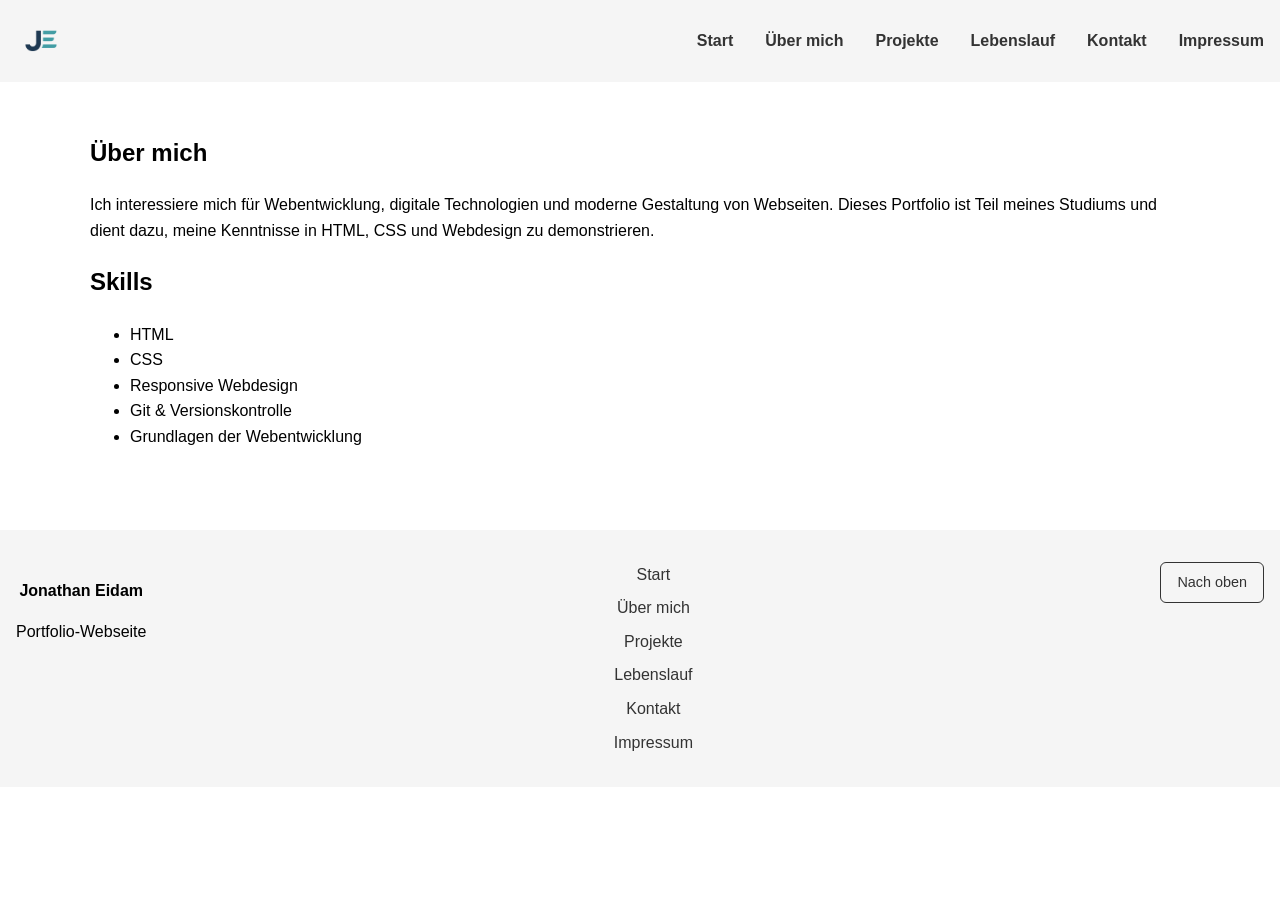
==== about.html @ b13c8a9a "extract navigation into reusable nav.component + dynamically set aria-current for active navigation " ====
<!DOCTYPE html>
<html lang="de">

<head>
  <meta charset="UTF-8" />
  <meta name="viewport" content="width=device-width, initial-scale=1.0" />
  <title>Über mich</title>
  <link rel="stylesheet" href="css/style.css" />
  <script src="https://code.jquery.com/jquery-3.7.1.min.js"></script>
</head>

<body id="top">
  <header>
    <nav></nav>
  </header>

  <main>
    <section>
      <h1>Über mich</h1>
      <p>Ich interessiere mich für Webentwicklung, digitale Technologien und
        moderne Gestaltung von Webseiten. Dieses Portfolio ist Teil meines
        Studiums und dient dazu, meine Kenntnisse in HTML, CSS und
        Webdesign zu demonstrieren.</p>
      <h2>Skills</h2>

      <ul>
        <li>HTML</li>
        <li>CSS</li>
        <li>Responsive Webdesign</li>
        <li>Git & Versionskontrolle</li>
        <li>Grundlagen der Webentwicklung</li>
      </ul>
    </section>
  </main>

  <footer></footer>
  <script src="js/script.js"></script>
</body>

</html>
---- css/style.css ----
/* Grundlayout */

body {
    margin: 0;
    font-family: Arial, sans-serif;
    line-height: 1.6;
}

/* Header */

header {
    background-color: #f5f5f5;
    padding: 1rem;
}

/* Navigation */

nav {
    display: flex;
    justify-content: space-between;
    align-items: center;
    gap: 1rem;
}

nav a {
    text-decoration: none;
    color: #333;
    font-weight: bold;
    transition: color 0.2s ease;
}

nav a:hover {
    color: #000000;
}

nav a:focus {
    outline: 2px solid #333;
    outline-offset: 2px;
}

.nav-links {
    display: flex;
    gap: 2rem;
    align-items: center;
}

.overlay-logo {
    display: none;
}

nav img {
    height: 50px;
    vertical-align: middle;
    margin-right: 10px;
}

.burger-menu {
    display: none;
    font-size: 2rem;
    background: none;
    border: none;
    cursor: pointer;
}

header {
    position: relative;
    z-index: 1000;
}


/* Hauptbereich */

main {
    max-width: 900px;
    margin: 0 auto;
    padding: 1rem;
}

/* Footer */

footer {
    background-color: #f5f5f5;
    padding: 2rem 1rem;
    margin-top: 2rem;
}

.footer-content {
    display: flex;
    flex-direction: column;
    gap: 1.5rem;
    align-items: center;
    text-align: center;
}

.footer-links {
    display: flex;
    flex-direction: column;
    gap: 0.5rem;
}

.footer-links a {
    text-decoration: none;
    color: #333;
}

.footer-links a:hover {
    text-decoration: underline;
}

.footer-brand p:first-child {
    font-weight: bold;
}

.footer-meta a {
    display: inline-block;
    padding: 0.5rem 1rem;
    border: 1px solid #333;
    border-radius: 6px;
    text-decoration: none;
    color: #333;
    font-size: 0.9rem;
    transition: background-color 0.2s ease, color 0.2s ease;
}

.footer-meta a:hover {
    background-color: #333;
    color: white;
}

/* ========================= */
/* index page */
/* ========================= */

/* ========================= */
/* about page */
/* ========================= */

/* ========================= */
/* Projects page */
/* ========================= */

.projects {
    display: grid;
    grid-template-columns: 1fr;
    gap: 1rem;
}

.projects article {
    padding: 1rem;
    border: 1px solid #ddd;
    background-color: #f9f9f9;
    border-radius: 6px;
}

/* ========================= */
/* cv page */
/* ========================= */

/* ========================= */
/* contact page */
/* ========================= */

/* ========================= */
/* impressum page */
/* ========================= */

/* ========================= */
/* Breakpoints */
/* ========================= */

/* Tablet */

@media (min-width: 768px) {

    main {
        padding: 2rem;
    }

    .projects {
        grid-template-columns: repeat(2, 1fr);
    }

    .footer-content {
        flex-direction: row;
        justify-content: space-between;
        align-items: flex-start;
    }

}

/* Desktop */

@media (min-width: 1024px) {

    main {
        max-width: 1100px;
    }

    nav {
        gap: 2rem;
    }

    .projects {
        grid-template-columns: repeat(3, 1fr);
    }

}

/* Tablet und Mobile Navigation */

@media (max-width: 1024px) {

    nav {
        flex-wrap: wrap;
    }

    .burger-menu {
        display: block;
        position: relative;
        z-index: 1000;
    }

    .nav-links {
        display: none;
        width: 100%;
    }

    .nav-links.active {
        position: fixed;
        top: 0;
        left: 0;
        width: 100%;
        height: 100vh;
        background-color: #f5f5f5;
        display: flex;
        flex-direction: column;
        justify-content: center;
        align-items: center;
        gap: 2rem;
        z-index: 999;
        font-size: 1.5rem;
    }

    .nav-links.active .overlay-logo {
        display: block;
        position: absolute;
        top: 1rem;
        left: 1rem;
    }

    .nav-links.active .overlay-logo img {
        height: 50px;
    }

}
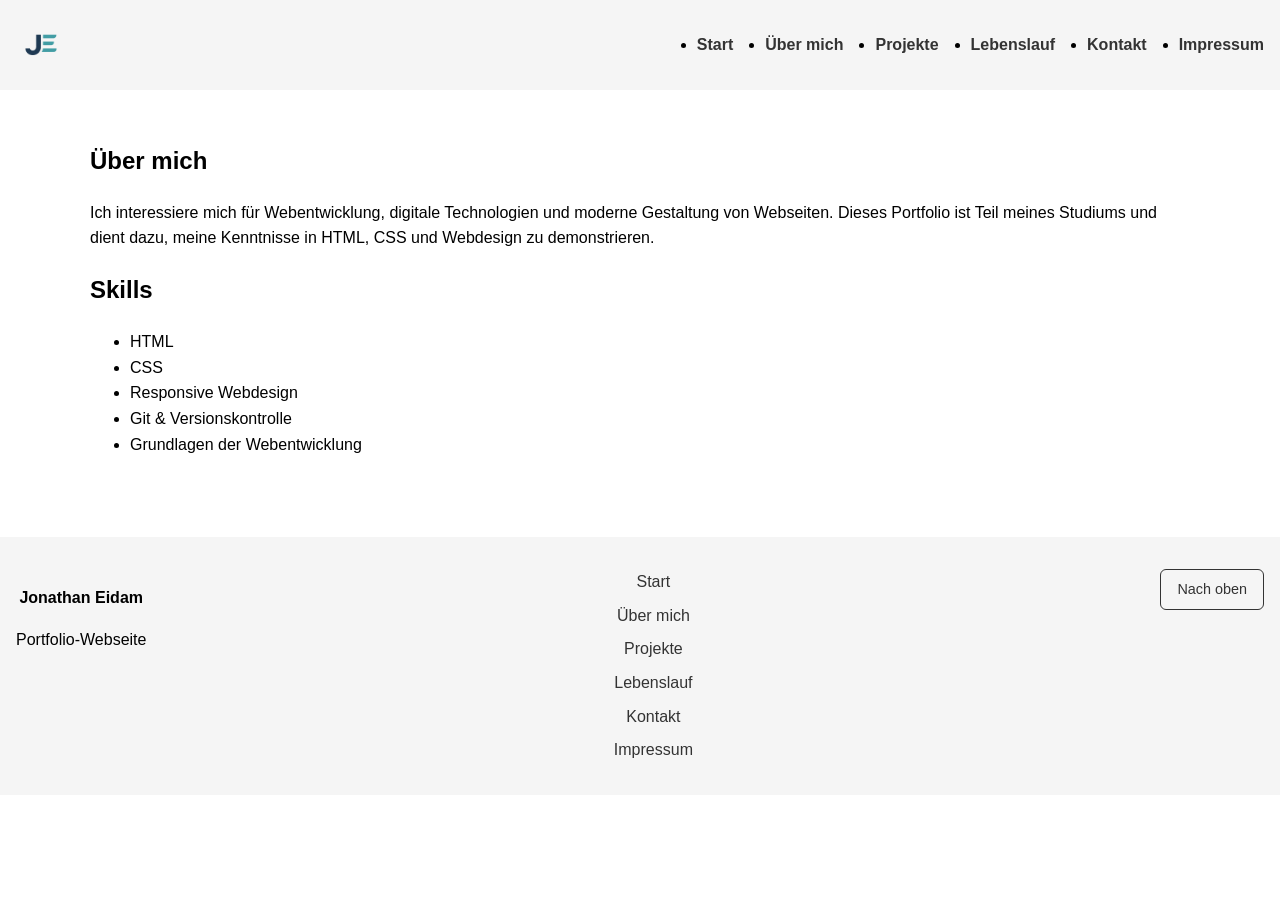
==== commit 1196fdf1: "efactor: improve HTML semantics, accessibility and CSS structure - restructure navigation using sema" ====
--- a/about.html
+++ b/about.html
@@ -7,6 +7,7 @@
   <title>Über mich</title>
   <link rel="stylesheet" href="css/style.css" />
   <script src="https://code.jquery.com/jquery-3.7.1.min.js"></script>
+  <script src="js/script.js" defer></script>
 </head>
 
 <body id="top">
@@ -34,7 +35,7 @@
   </main>
 
   <footer></footer>
-  <script src="js/script.js"></script>
+
 </body>
 
 </html>
--- a/css/style.css
+++ b/css/style.css
@@ -4,6 +4,11 @@
     margin: 0;
     font-family: Arial, sans-serif;
     line-height: 1.6;
+
+    /* verhindert Scrollen wenn Overlay-Menü geöffnet ist */
+    &.menu-open {
+        overflow: hidden;
+    }
 }
 
 /* Header */
@@ -11,6 +16,8 @@
 header {
     background-color: #f5f5f5;
     padding: 1rem;
+    position: relative;
+    z-index: 1000;
 }
 
 /* Navigation */
@@ -20,22 +27,36 @@
     justify-content: space-between;
     align-items: center;
     gap: 1rem;
-}
-
-nav a {
-    text-decoration: none;
-    color: #333;
-    font-weight: bold;
-    transition: color 0.2s ease;
-}
-
-nav a:hover {
-    color: #000000;
-}
-
-nav a:focus {
-    outline: 2px solid #333;
-    outline-offset: 2px;
+
+    a {
+        text-decoration: none;
+        color: #333;
+        font-weight: bold;
+        transition: color 0.2s ease;
+
+        &:hover {
+            color: #000000;
+        }
+
+        &:focus {
+            outline: 0.125rem solid #333;
+            outline-offset: 0.125rem;
+        }
+    }
+
+    img {
+        height: 3.125rem;
+        vertical-align: middle;
+        margin-right: 0.625rem;
+    }
+}
+
+/* Fokus-Zustände für Formulare und Buttons */
+input:focus,
+textarea:focus,
+button:focus {
+    outline: 0.125rem solid #333;
+    outline-offset: 0.125rem;
 }
 
 .nav-links {
@@ -48,30 +69,38 @@
     display: none;
 }
 
-nav img {
-    height: 50px;
-    vertical-align: middle;
-    margin-right: 10px;
-}
-
-.burger-menu {
-    display: none;
+.burger-menu,
+.overlay-close {
+    width: 3.125rem;
+    height: 3.125rem;
     font-size: 2rem;
     background: none;
     border: none;
     cursor: pointer;
-}
-
-header {
-    position: relative;
-    z-index: 1000;
+    justify-content: center;
+    align-items: center;
+    padding: 0;
+}
+
+/* Auf Desktop erstmal verstecken */
+.burger-menu {
+    display: none;
+
+    &.hidden {
+        display: none;
+    }
+}
+
+/* Schließen-Button auch erstmal verstecken */
+.overlay-close {
+    display: none;
 }
 
 
 /* Hauptbereich */
 
 main {
-    max-width: 900px;
+    max-width: 56.25rem;
     margin: 0 auto;
     padding: 1rem;
 }
@@ -96,35 +125,39 @@
     display: flex;
     flex-direction: column;
     gap: 0.5rem;
-}
-
-.footer-links a {
-    text-decoration: none;
-    color: #333;
-}
-
-.footer-links a:hover {
-    text-decoration: underline;
-}
-
-.footer-brand p:first-child {
-    font-weight: bold;
-}
-
-.footer-meta a {
-    display: inline-block;
-    padding: 0.5rem 1rem;
-    border: 1px solid #333;
-    border-radius: 6px;
-    text-decoration: none;
-    color: #333;
-    font-size: 0.9rem;
-    transition: background-color 0.2s ease, color 0.2s ease;
-}
-
-.footer-meta a:hover {
-    background-color: #333;
-    color: white;
+
+    a {
+        text-decoration: none;
+        color: #333;
+
+        &:hover {
+            text-decoration: underline;
+        }
+    }
+}
+
+.footer-brand {
+    p:first-child {
+        font-weight: bold;
+    }
+}
+
+.footer-meta {
+    a {
+        display: inline-block;
+        padding: 0.5rem 1rem;
+        border: 0.0625rem solid #333;
+        border-radius: 0.375rem;
+        text-decoration: none;
+        color: #333;
+        font-size: 0.9rem;
+        transition: background-color 0.2s ease, color 0.2s ease;
+
+        &:hover {
+            background-color: #333;
+            color: white;
+        }
+    }
 }
 
 /* ========================= */
@@ -143,13 +176,13 @@
     display: grid;
     grid-template-columns: 1fr;
     gap: 1rem;
-}
-
-.projects article {
-    padding: 1rem;
-    border: 1px solid #ddd;
-    background-color: #f9f9f9;
-    border-radius: 6px;
+
+    article {
+        padding: 1rem;
+        border: 0.0625rem solid #ddd;
+        background-color: #f9f9f9;
+        border-radius: 0.375rem;
+    }
 }
 
 /* ========================= */
@@ -160,6 +193,51 @@
 /* contact page */
 /* ========================= */
 
+.contact-form {
+    max-width: 36rem;
+    margin-top: 1.5rem;
+
+    button {
+        padding: 0.75rem 1rem;
+        font: inherit;
+        border: 0.0625rem solid #333;
+        border-radius: 0.375rem;
+        background-color: transparent;
+        cursor: pointer;
+
+        &:hover {
+            background-color: #333;
+            color: white;
+        }
+    }
+}
+
+.form-group {
+    display: flex;
+    flex-direction: column;
+    gap: 0.5rem;
+    margin-bottom: 1rem;
+
+    label {
+        font-weight: bold;
+    }
+
+    input,
+    textarea {
+        width: 100%;
+        padding: 0.75rem;
+        font: inherit;
+        border: 0.0625rem solid #999;
+        border-radius: 0.375rem;
+        box-sizing: border-box;
+    }
+
+    textarea {
+        min-height: 8rem;
+        resize: vertical;
+    }
+}
+
 /* ========================= */
 /* impressum page */
 /* ========================= */
@@ -170,8 +248,7 @@
 
 /* Tablet */
 
-@media (min-width: 768px) {
-
+@media (min-width: 48rem) {
     main {
         padding: 2rem;
     }
@@ -185,15 +262,13 @@
         justify-content: space-between;
         align-items: flex-start;
     }
-
 }
 
 /* Desktop */
 
-@media (min-width: 1024px) {
-
+@media (min-width: 64rem) {
     main {
-        max-width: 1100px;
+        max-width: 68.75rem;
     }
 
     nav {
@@ -203,53 +278,70 @@
     .projects {
         grid-template-columns: repeat(3, 1fr);
     }
-
 }
 
 /* Tablet und Mobile Navigation */
 
-@media (max-width: 1024px) {
-
+@media (max-width: 64rem) {
     nav {
         flex-wrap: wrap;
     }
 
+    /* Burger-Button sichtbar auf Tablet/Mobile */
     .burger-menu {
         display: block;
         position: relative;
         z-index: 1000;
     }
 
+    /* Overlay ist standardmäßig versteckt */
+    .nav-overlay {
+        display: none;
+
+        /* Wenn aktiv: Vollbild-Menü anzeigen */
+        &.active {
+            position: fixed;
+            top: 0;
+            left: 0;
+            width: 100%;
+            height: 100vh;
+            background-color: #f5f5f5;
+            display: flex;
+            flex-direction: column;
+            justify-content: center;
+            align-items: center;
+            z-index: 999;
+
+            /* Logo im Overlay oben links */
+            .overlay-logo {
+                display: block;
+                position: absolute;
+                top: 1rem;
+                left: 1rem;
+
+                img {
+                    height: 3.125rem;
+                }
+            }
+
+            /* Schließen-Button oben rechts */
+            .overlay-close {
+                display: flex;
+                position: absolute;
+                top: 1rem;
+                right: 1rem;
+            }
+        }
+    }
+
+    /* Die eigentlichen Menülinks als vertikale Liste */
     .nav-links {
-        display: none;
-        width: 100%;
-    }
-
-    .nav-links.active {
-        position: fixed;
-        top: 0;
-        left: 0;
-        width: 100%;
-        height: 100vh;
-        background-color: #f5f5f5;
+        list-style: none;
+        margin: 0;
+        padding: 0;
         display: flex;
         flex-direction: column;
-        justify-content: center;
+        gap: 2rem;
         align-items: center;
-        gap: 2rem;
-        z-index: 999;
-        font-size: 1.5rem;
-    }
-
-    .nav-links.active .overlay-logo {
-        display: block;
-        position: absolute;
-        top: 1rem;
-        left: 1rem;
-    }
-
-    .nav-links.active .overlay-logo img {
-        height: 50px;
-    }
-
+    }
 }
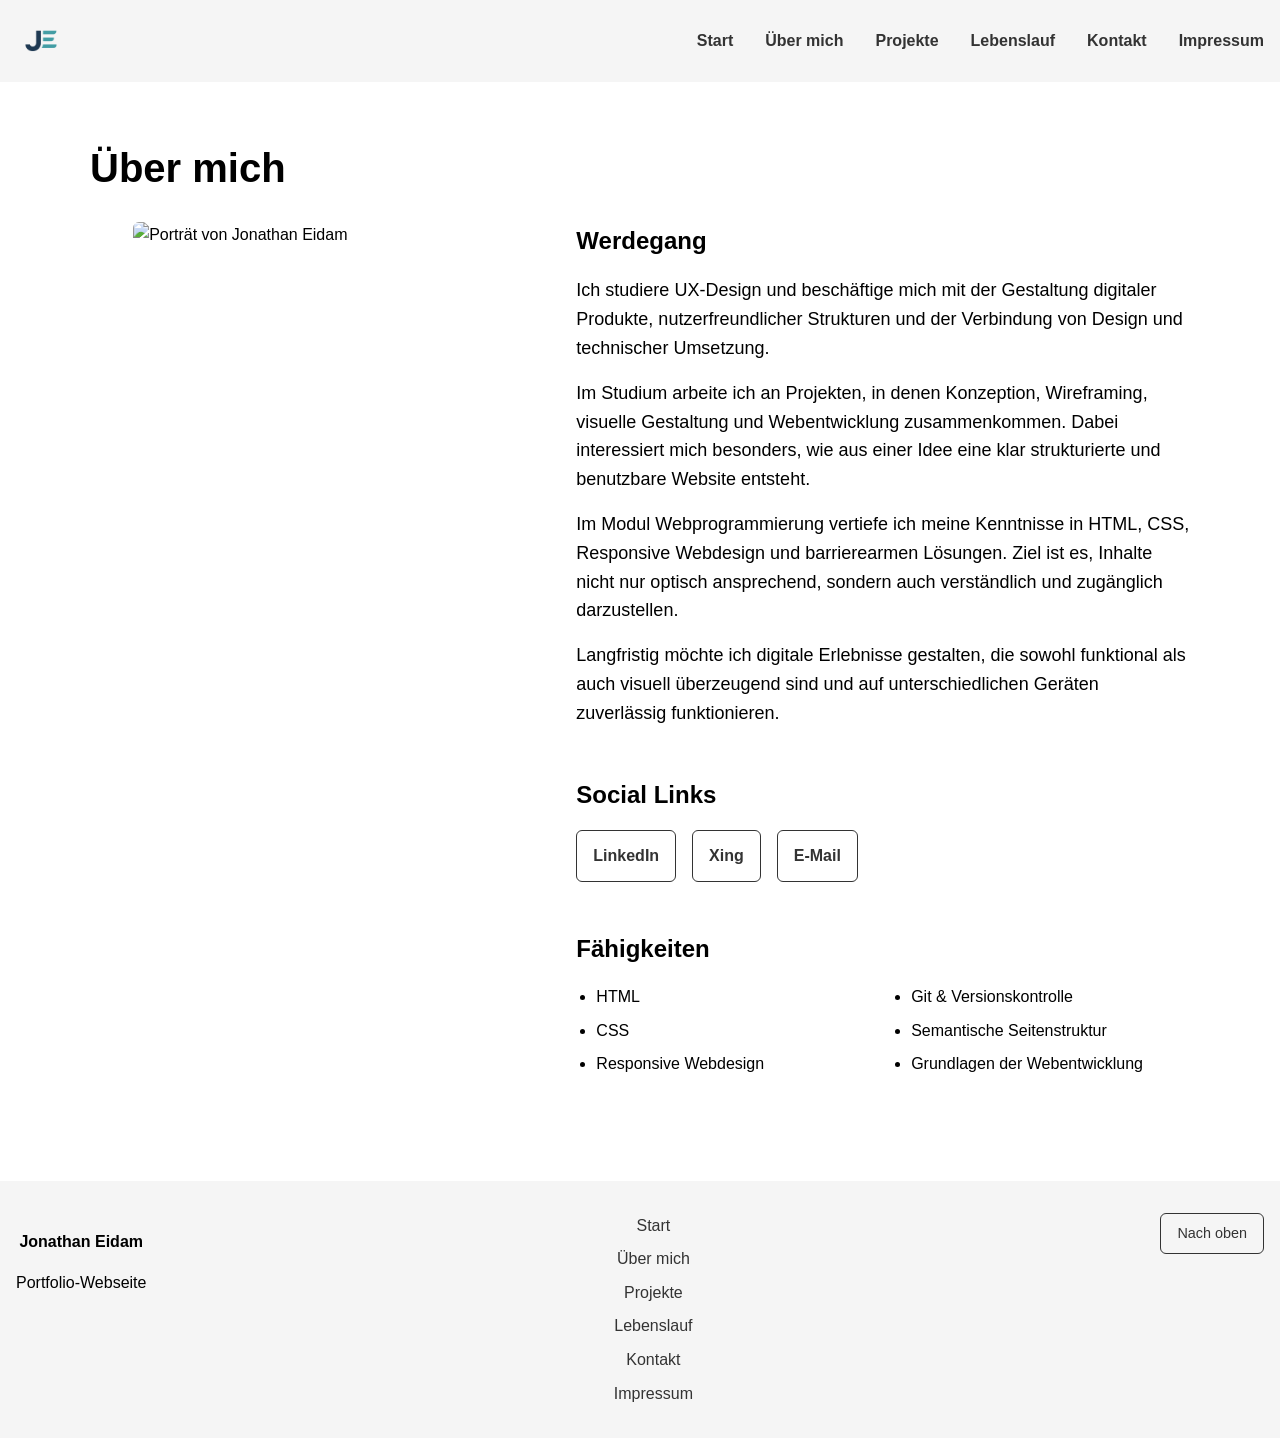
==== commit 032fb98e: "build responsive about page with profile, career, skills and social links" ====
--- a/about.html
+++ b/about.html
@@ -6,7 +6,7 @@
   <meta name="viewport" content="width=device-width, initial-scale=1.0" />
   <title>Über mich</title>
   <link rel="stylesheet" href="css/style.css" />
-  <script src="https://code.jquery.com/jquery-3.7.1.min.js"></script>
+  <script src="https://code.jquery.com/jquery-3.7.1.min.js" defer></script>
   <script src="js/script.js" defer></script>
 </head>
 
@@ -16,26 +16,75 @@
   </header>
 
   <main>
-    <section>
+    <section class="about-page">
       <h1>Über mich</h1>
-      <p>Ich interessiere mich für Webentwicklung, digitale Technologien und
-        moderne Gestaltung von Webseiten. Dieses Portfolio ist Teil meines
-        Studiums und dient dazu, meine Kenntnisse in HTML, CSS und
-        Webdesign zu demonstrieren.</p>
-      <h2>Skills</h2>
 
-      <ul>
-        <li>HTML</li>
-        <li>CSS</li>
-        <li>Responsive Webdesign</li>
-        <li>Git & Versionskontrolle</li>
-        <li>Grundlagen der Webentwicklung</li>
-      </ul>
+      <div class="about-content">
+        <div class="about-image">
+          <img src="images/ueber_mich.png" alt="Porträt von Jonathan Eidam">
+        </div>
+
+        <section class="about-career">
+          <h2>Werdegang</h2>
+
+          <p>
+            Ich studiere UX-Design und beschäftige mich mit der Gestaltung
+            digitaler Produkte, nutzerfreundlicher Strukturen und der
+            Verbindung von Design und technischer Umsetzung.
+          </p>
+
+          <p>
+            Im Studium arbeite ich an Projekten, in denen Konzeption,
+            Wireframing, visuelle Gestaltung und Webentwicklung
+            zusammenkommen. Dabei interessiert mich besonders, wie aus einer
+            Idee eine klar strukturierte und benutzbare Website entsteht.
+          </p>
+
+          <p>
+            Im Modul Webprogrammierung vertiefe ich meine Kenntnisse in HTML,
+            CSS, Responsive Webdesign und barrierearmen Lösungen. Ziel ist es,
+            Inhalte nicht nur optisch ansprechend, sondern auch verständlich
+            und zugänglich darzustellen.
+          </p>
+
+          <p>
+            Langfristig möchte ich digitale Erlebnisse gestalten, die sowohl
+            funktional als auch visuell überzeugend sind und auf
+            unterschiedlichen Geräten zuverlässig funktionieren.
+          </p>
+        </section>
+
+        <section class="social-links">
+          <h2>Social Links</h2>
+          <div class="social-icons">
+            <a href="https://www.linkedin.com/in/jonathan-eidam/" aria-label="LinkedIn Profil">LinkedIn</a>
+            <a href="https://www.xing.com/profile/Jonathan_Eidam/web_profiles" aria-label="Xing Profil">Xing</a>
+            <a href="mailto:jonathan-eidam@web.de" aria-label="E-Mail schreiben">E-Mail</a>
+          </div>
+        </section>
+
+        <section class="about-skills">
+          <h2>Fähigkeiten</h2>
+
+          <div class="about-skills-grid">
+            <ul>
+              <li>HTML</li>
+              <li>CSS</li>
+              <li>Responsive Webdesign</li>
+            </ul>
+
+            <ul>
+              <li>Git & Versionskontrolle</li>
+              <li>Semantische Seitenstruktur</li>
+              <li>Grundlagen der Webentwicklung</li>
+            </ul>
+          </div>
+        </section>
+      </div>
     </section>
   </main>
 
   <footer></footer>
-
 </body>
 
 </html>
--- a/css/style.css
+++ b/css/style.css
@@ -63,6 +63,10 @@
     display: flex;
     gap: 2rem;
     align-items: center;
+
+    list-style: none;
+    margin: 0;
+    padding: 0;
 }
 
 .overlay-logo {
@@ -163,10 +167,341 @@
 /* ========================= */
 /* index page */
 /* ========================= */
+.hero {
+    display: grid;
+    grid-template-columns: 1fr;
+    gap: 2rem;
+    align-items: center;
+    padding-block: 2rem;
+}
+
+.hero-text {
+    display: flex;
+    flex-direction: column;
+    gap: 1rem;
+    order: 2;
+
+    h1 {
+        margin: 0;
+        font-size: clamp(2rem, 5vw, 4rem);
+        line-height: 1.1;
+    }
+
+    p {
+        margin: 0;
+        font-size: 1.125rem;
+    }
+}
+
+.hero-actions {
+    display: flex;
+    flex-wrap: wrap;
+    gap: 1rem;
+    margin-top: 0.5rem;
+}
+
+.button-link {
+    display: inline-block;
+    padding: 0.75rem 1rem;
+    border: 0.0625rem solid #333;
+    border-radius: 0.375rem;
+    text-decoration: none;
+    color: #333;
+    font-weight: bold;
+    transition: background-color 0.2s ease, color 0.2s ease;
+
+    &:hover {
+        background-color: #333;
+        color: white;
+    }
+}
+
+.button-link.secondary {
+    background-color: transparent;
+}
+
+.hero-image {
+    display: flex;
+    justify-content: center;
+    align-items: center;
+    order: 1;
+}
+
+.hero-image img {
+    width: 100%;
+    max-width: 28rem;
+    height: auto;
+    display: block;
+}
+
+.home-projects {
+    display: flex;
+    flex-direction: column;
+    gap: 1.5rem;
+    padding-block: 2rem;
+
+    h2 {
+        margin: 0;
+        font-size: 1.75rem;
+    }
+}
+
+.project-preview-grid {
+    display: grid;
+    grid-template-columns: 1fr;
+    gap: 1.5rem;
+}
+
+.project-card {
+    display: flex;
+    flex-direction: column;
+    gap: 1rem;
+    padding: 1rem;
+    border: 0.0625rem solid #ddd;
+    border-radius: 0.375rem;
+    background-color: #f9f9f9;
+
+    img {
+        width: 100%;
+        height: auto;
+        display: block;
+        border-radius: 0.375rem;
+    }
+
+    h3 {
+        margin: 0;
+        font-size: 1.25rem;
+    }
+
+    p {
+        margin: 0;
+    }
+}
+
+.card-link {
+    align-self: flex-start;
+    display: inline-block;
+    padding: 0.6rem 0.9rem;
+    border: 0.0625rem solid #333;
+    border-radius: 0.375rem;
+    text-decoration: none;
+    color: #333;
+    font-weight: bold;
+    transition: background-color 0.2s ease, color 0.2s ease;
+
+    &:hover {
+        background-color: #333;
+        color: white;
+    }
+}
+
+.home-projects-action {
+    display: flex;
+    justify-content: center;
+}
+
+.home-about {
+    display: grid;
+    grid-template-columns: 1fr;
+    gap: 2rem;
+    align-items: center;
+    padding-block: 2rem;
+}
+
+.home-about-image {
+    display: flex;
+    justify-content: center;
+    align-items: center;
+}
+
+.home-about-image img {
+    width: 100%;
+    max-width: 24rem;
+    height: auto;
+    display: block;
+}
+
+.home-about-text {
+    display: flex;
+    flex-direction: column;
+    gap: 1rem;
+
+    a {
+        align-self: flex-start;
+        /* 👈 DAS ist die Lösung */
+    }
+
+    h2 {
+        margin: 0;
+        font-size: 1.75rem;
+    }
+
+    p {
+        margin: 0;
+        font-size: 1.125rem;
+    }
+}
+
+.home-skills {
+    display: flex;
+    flex-direction: column;
+    gap: 1.5rem;
+    padding-block: 2rem;
+    align-items: center;
+
+    h2 {
+        margin: 0;
+        font-size: 1.75rem;
+    }
+}
+
+.skills-grid {
+    display: grid;
+    grid-template-columns: 1fr;
+    gap: 1rem;
+    width: 100%;
+}
+
+.skill-card {
+    padding: 1rem;
+    border: 0.0625rem solid #ddd;
+    border-radius: 0.375rem;
+    background-color: #f9f9f9;
+
+    h3 {
+        margin: 0 0 0.75rem 0;
+        font-size: 1rem;
+        text-align: center;
+    }
+}
+
+.skill-bar {
+    width: 100%;
+    height: 0.75rem;
+    background-color: #ddd;
+    border-radius: 999rem;
+    overflow: hidden;
+}
+
+.skill-level {
+    height: 100%;
+    background-color: #666;
+    border-radius: 999rem;
+}
+
+.skill-level-html {
+    width: 85%;
+}
+
+.skill-level-css {
+    width: 80%;
+}
+
+.skill-level-responsive {
+    width: 75%;
+}
+
+.skill-level-git {
+    width: 65%;
+}
+
+.home-skills-action {
+    display: flex;
+    justify-content: center;
+}
 
 /* ========================= */
 /* about page */
 /* ========================= */
+
+.about-page {
+    display: flex;
+    flex-direction: column;
+    gap: 2rem;
+    padding-block: 2rem;
+
+    h1 {
+        margin: 0;
+        font-size: 2.5rem;
+        line-height: 1.1;
+    }
+}
+
+.about-content {
+    display: grid;
+    grid-template-columns: 1fr;
+    gap: 2rem;
+    align-items: start;
+}
+
+.about-image {
+    display: flex;
+    justify-content: center;
+    align-items: center;
+
+    img {
+        width: 100%;
+        max-width: 22rem;
+        height: auto;
+        display: block;
+        border-radius: 0.375rem;
+    }
+}
+
+.about-career,
+.about-skills,
+.social-links {
+    display: flex;
+    flex-direction: column;
+    gap: 1rem;
+
+    h2 {
+        margin: 0;
+        font-size: 1.5rem;
+    }
+
+    p {
+        margin: 0;
+        font-size: 1.125rem;
+    }
+}
+
+.about-skills-grid {
+    display: grid;
+    grid-template-columns: 1fr;
+    gap: 1rem;
+
+    ul {
+        margin: 0;
+        padding-left: 1.25rem;
+    }
+
+    li {
+        margin-bottom: 0.5rem;
+    }
+}
+
+.social-icons {
+    display: flex;
+    flex-wrap: wrap;
+    gap: 1rem;
+
+    a {
+        display: inline-block;
+        padding: 0.75rem 1rem;
+        border: 0.0625rem solid #333;
+        border-radius: 0.375rem;
+        text-decoration: none;
+        color: #333;
+        font-weight: bold;
+        transition: background-color 0.2s ease, color 0.2s ease;
+
+        &:hover {
+            background-color: #333;
+            color: white;
+        }
+    }
+}
 
 /* ========================= */
 /* Projects page */
@@ -262,6 +597,44 @@
         justify-content: space-between;
         align-items: flex-start;
     }
+
+    .project-preview-grid {
+        grid-template-columns: repeat(3, 1fr);
+    }
+
+    .skills-grid {
+        grid-template-columns: repeat(2, 1fr);
+    }
+
+    .about-content {
+        grid-template-columns: 1fr 1fr;
+        gap: 2rem;
+    }
+
+    .about-image {
+        grid-column: 1;
+        grid-row: 1 / span 3;
+    }
+
+    .about-career {
+        grid-column: 2;
+        grid-row: 1;
+    }
+
+    .social-links {
+        grid-column: 2;
+        grid-row: 2;
+    }
+
+    .about-skills {
+        grid-column: 2;
+        grid-row: 3;
+    }
+
+    .about-skills-grid {
+    grid-template-columns: 1fr 1fr;
+    }
+
 }
 
 /* Desktop */
@@ -278,11 +651,70 @@
     .projects {
         grid-template-columns: repeat(3, 1fr);
     }
+
+    /* image und Text nebeneinander */
+    .hero {
+        grid-template-columns: 1fr 1fr;
+        gap: 3rem;
+    }
+
+    .hero-text {
+        order: 1;
+    }
+
+    .hero-image {
+        order: 2;
+    }
+
+    .project-preview-grid {
+        grid-template-columns: repeat(3, 1fr);
+    }
+
+    .home-about {
+        grid-template-columns: 1fr 1fr;
+        gap: 3rem;
+    }
+
+    .skills-grid {
+        grid-template-columns: repeat(4, 1fr);
+    }
+
+    .about-content {
+        grid-template-columns: 1fr 1.4fr;
+        gap: 3rem;
+    }
+
+    .about-image {
+        grid-column: 1;
+        grid-row: 1 / span 3;
+    }
+
+    .about-career {
+        grid-column: 2;
+        grid-row: 1;
+    }
+
+    .social-links {
+        grid-column: 2;
+        grid-row: 2;
+    }
+
+    .about-skills {
+        grid-column: 2;
+        grid-row: 3;
+    }
+
 }
 
 /* Tablet und Mobile Navigation */
 
 @media (max-width: 64rem) {
+
+    /* 👇 NEU: Bild kleiner auf Mobile/Tablet */
+    .hero-image img {
+        max-width: 18rem;
+    }
+
     nav {
         flex-wrap: wrap;
     }
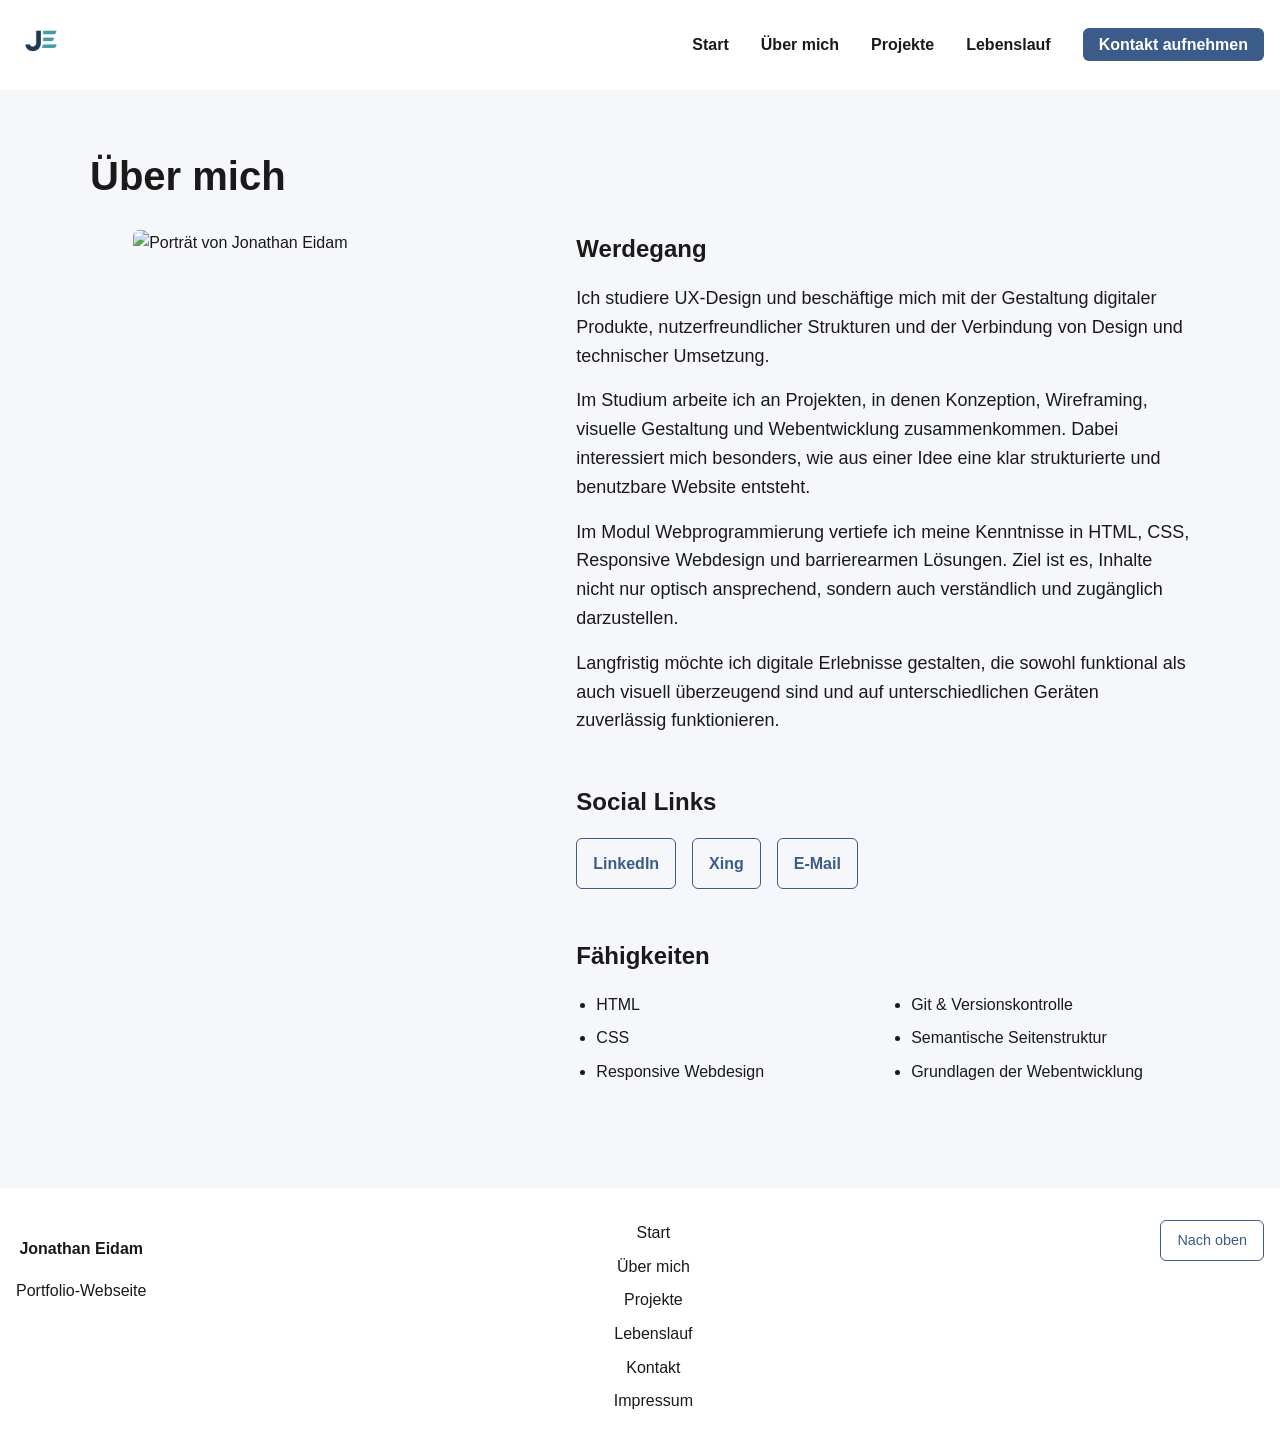
==== commit f7f67495: "refine about me section as well as navigation and improve layout spacing across index sections" ====
--- a/about.html
+++ b/about.html
@@ -21,7 +21,7 @@
 
       <div class="about-content">
         <div class="about-image">
-          <img src="images/ueber_mich.png" alt="Porträt von Jonathan Eidam">
+          <img src="images/ueber_mich2.png" alt="Porträt von Jonathan Eidam">
         </div>
 
         <section class="about-career">
--- a/css/style.css
+++ b/css/style.css
@@ -1,27 +1,66 @@
+/* ========================= */
+/* Design System / Farben */
+/* ========================= */
+
+:root {
+    /* Hintergrund */
+    --color-bg: #f5f7fa;
+    --color-surface: #ffffff;
+
+    /* Text */
+    --color-text: #1a1a1a;
+    --color-text-light: #555;
+
+    /* Primary */
+    --color-primary: #3b5b8a;
+    --color-primary-dark: #2f4a73;
+
+    /* Border */
+    --color-border: #e5e7eb;
+
+    /* Hover */
+    --color-hover: #eff6ff;
+}
+
+/* ========================= */
 /* Grundlayout */
-
+/* ========================= */
+
+/* Basis-Styles */
 body {
     margin: 0;
     font-family: Arial, sans-serif;
     line-height: 1.6;
-
-    /* verhindert Scrollen wenn Overlay-Menü geöffnet ist */
-    &.menu-open {
-        overflow: hidden;
-    }
+    background-color: var(--color-bg);
+    color: var(--color-text);
+}
+
+/* Zustand: Navigation geöffnet */
+body.menu-open {
+    overflow: hidden;
 }
 
 /* Header */
-
 header {
-    background-color: #f5f5f5;
+    background-color: var(--color-surface);
     padding: 1rem;
     position: relative;
     z-index: 1000;
 }
 
+/* Haupt-Content-Container */
+
+main {
+    max-width: 56.25rem;
+    margin: 0 auto;
+    padding: 1rem;
+}
+
+/* ========================= */
 /* Navigation */
-
+/* ========================= */
+
+/* Navigation Layout */
 nav {
     display: flex;
     justify-content: space-between;
@@ -30,35 +69,36 @@
 
     a {
         text-decoration: none;
-        color: #333;
+        color: var(--color-text);
         font-weight: bold;
         transition: color 0.2s ease;
 
         &:hover {
-            color: #000000;
+            color: var(--color-primary);
         }
 
         &:focus {
-            outline: 0.125rem solid #333;
+            outline: 0.125rem solid var(--color-primary);
             outline-offset: 0.125rem;
         }
     }
 
     img {
         height: 3.125rem;
-        vertical-align: middle;
         margin-right: 0.625rem;
     }
 }
 
-/* Fokus-Zustände für Formulare und Buttons */
-input:focus,
-textarea:focus,
-button:focus {
-    outline: 0.125rem solid #333;
+/* Fokus-Zustände für interaktive Elemente */
+input:focus-visible,
+textarea:focus-visible,
+button:focus-visible,
+a:focus-visible {
+    outline: 0.125rem solid var(--color-primary);
     outline-offset: 0.125rem;
 }
 
+/* Navigationslinks */
 .nav-links {
     display: flex;
     gap: 2rem;
@@ -69,10 +109,25 @@
     padding: 0;
 }
 
+/* Kontakt-Button (CTA im Menü) */
+.nav-contact {
+    padding: 0.5rem 1rem;
+    border-radius: 0.375rem;
+    background-color: var(--color-primary);
+    color: white !important;
+    transition: background-color 0.2s ease;
+}
+
+.nav-contact:hover {
+    background-color: var(--color-primary-dark);
+}
+
+/* Overlay-Logo */
 .overlay-logo {
     display: none;
 }
 
+/* Mobile Navigation Buttons */
 .burger-menu,
 .overlay-close {
     width: 3.125rem;
@@ -86,7 +141,7 @@
     padding: 0;
 }
 
-/* Auf Desktop erstmal verstecken */
+/* Burger-Menü standardmäßig ausblenden */
 .burger-menu {
     display: none;
 
@@ -95,28 +150,24 @@
     }
 }
 
-/* Schließen-Button auch erstmal verstecken */
+/* Schließen-Button standardmäßig ausblenden */
 .overlay-close {
     display: none;
 }
 
 
-/* Hauptbereich */
-
-main {
-    max-width: 56.25rem;
-    margin: 0 auto;
-    padding: 1rem;
-}
-
+/* ========================= */
 /* Footer */
-
+/* ========================= */
+
+/* Footer Container */
 footer {
-    background-color: #f5f5f5;
+    background-color: var(--color-surface);
     padding: 2rem 1rem;
     margin-top: 2rem;
 }
 
+/* Footer Container */
 .footer-content {
     display: flex;
     flex-direction: column;
@@ -125,6 +176,7 @@
     text-align: center;
 }
 
+/* Footer Navigation */
 .footer-links {
     display: flex;
     flex-direction: column;
@@ -132,7 +184,7 @@
 
     a {
         text-decoration: none;
-        color: #333;
+        color: var(--color-text);
 
         &:hover {
             text-decoration: underline;
@@ -140,33 +192,243 @@
     }
 }
 
+/* Footer Branding */
 .footer-brand {
     p:first-child {
         font-weight: bold;
     }
 }
 
+/* Footer Meta / Aktionen (Buttons) */
 .footer-meta {
     a {
         display: inline-block;
         padding: 0.5rem 1rem;
-        border: 0.0625rem solid #333;
+        border: 0.0625rem solid var(--color-primary);
         border-radius: 0.375rem;
         text-decoration: none;
-        color: #333;
+        color: var(--color-primary);
         font-size: 0.9rem;
         transition: background-color 0.2s ease, color 0.2s ease;
 
         &:hover {
-            background-color: #333;
+            background-color: var(--color-primary);
             color: white;
         }
     }
 }
 
 /* ========================= */
+/* Components */
+/* ========================= */
+
+/* Buttons */
+.button-link {
+    display: inline-block;
+    padding: 0.75rem 1rem;
+    border: 0.0625rem solid var(--color-primary);
+    border-radius: 0.375rem;
+    text-decoration: none;
+    font-weight: bold;
+    background-color: transparent;
+    color: var(--color-primary);
+    transition: background-color 0.2s ease, color 0.2s ease;
+}
+
+.button-link.primary {
+    background-color: var(--color-primary);
+    color: white;
+}
+
+.button-link.primary:hover {
+    background-color: var(--color-primary-dark);
+}
+
+.button-link.secondary:hover {
+    background-color: var(--color-hover);
+}
+
+/* Card Links */
+.card-link {
+    align-self: flex-start;
+    display: inline-block;
+    padding: 0.6rem 0.9rem;
+    border: 0.0625rem solid var(--color-primary);
+    border-radius: 0.375rem;
+    text-decoration: none;
+    color: var(--color-primary);
+    font-weight: bold;
+    transition: background-color 0.2s ease, color 0.2s ease;
+
+    &:hover {
+        background-color: var(--color-primary);
+        color: white;
+    }
+}
+
+/* Project Card */
+.project-card {
+    display: flex;
+    flex-direction: column;
+    gap: 1rem;
+    padding: 1rem;
+    border: 0.0625rem solid var(--color-border);
+    border-radius: 0.375rem;
+    background-color: var(--color-surface);
+
+    img {
+        width: 100%;
+        height: auto;
+        display: block;
+        border-radius: 0.375rem;
+    }
+
+    h2,
+    h3 {
+        margin: 0;
+        font-size: 1.25rem;
+    }
+
+    p {
+        margin: 0;
+    }
+}
+
+/* Skill Card */
+.skill-card {
+    padding: 1rem;
+    border: 0.0625rem solid var(--color-border);
+    border-radius: 0.375rem;
+    background-color: var(--color-surface);
+
+    h3 {
+        display: flex;
+        flex-direction: column;
+        align-items: center;
+        justify-content: center;
+        gap: 0.5rem;
+        margin: 0 0 0.75rem 0;
+        font-size: 1rem;
+        text-align: center;
+    }
+
+    svg {
+        width: 1.5rem;
+        height: 1.5rem;
+        color: var(--color-primary);
+    }
+}
+
+/* Skill Bar */
+.skill-bar {
+    width: 100%;
+    height: 0.75rem;
+    background-color: var(--color-border);
+    border-radius: 999rem;
+    overflow: hidden;
+}
+
+/* Skill Level */
+.skill-level {
+    height: 100%;
+    background-color: var(--color-primary);
+    border-radius: 999rem;
+}
+
+/* Skill Variants */
+.skill-level-dashboard {
+    width: 85%;
+}
+
+.skill-level-dataviz {
+    width: 90%;
+}
+
+.skill-level-powerbi {
+    width: 85%;
+}
+
+.skill-level-ux {
+    width: 80%;
+}
+
+.skill-level-user {
+    width: 80%;
+}
+
+.skill-level-web {
+    width: 75%;
+}
+
+.skill-level-responsive {
+    width: 75%;
+}
+
+.skill-level-storytelling {
+    width: 85%;
+}
+
+/* Social Buttons */
+.social-icons a {
+    display: inline-block;
+    padding: 0.75rem 1rem;
+    border: 0.0625rem solid var(--color-primary);
+    border-radius: 0.375rem;
+    text-decoration: none;
+    color: var(--color-primary);
+    font-weight: bold;
+    background-color: transparent;
+    transition: background-color 0.2s ease, color 0.2s ease;
+}
+
+.social-icons a:hover {
+    background-color: var(--color-primary);
+    color: white;
+}
+
+/* Project Tags */
+.project-tags span {
+    display: inline-block;
+    padding: 0.35rem 0.6rem;
+    border: 0.0625rem solid var(--color-border);
+    color: var(--color-text-light);
+    background-color: var(--color-bg);
+    border-radius: 0.25rem;
+    font-size: 0.875rem;
+}
+
+/* Form Group */
+.form-group {
+    display: flex;
+    flex-direction: column;
+    gap: 0.5rem;
+    margin-bottom: 1rem;
+
+    label {
+        font-weight: bold;
+    }
+
+    input,
+    textarea {
+        width: 100%;
+        padding: 0.75rem;
+        font: inherit;
+        border: 0.0625rem solid var(--color-border);
+        border-radius: 0.375rem;
+        box-sizing: border-box;
+    }
+
+    textarea {
+        min-height: 10rem;
+        resize: vertical;
+    }
+}
+
+/* ========================= */
 /* index page */
 /* ========================= */
+
+/* Hero Section */
 .hero {
     display: grid;
     grid-template-columns: 1fr;
@@ -175,6 +437,7 @@
     padding-block: 2rem;
 }
 
+/* Hero Text */
 .hero-text {
     display: flex;
     flex-direction: column;
@@ -193,6 +456,7 @@
     }
 }
 
+/* Hero Buttons */
 .hero-actions {
     display: flex;
     flex-wrap: wrap;
@@ -200,26 +464,7 @@
     margin-top: 0.5rem;
 }
 
-.button-link {
-    display: inline-block;
-    padding: 0.75rem 1rem;
-    border: 0.0625rem solid #333;
-    border-radius: 0.375rem;
-    text-decoration: none;
-    color: #333;
-    font-weight: bold;
-    transition: background-color 0.2s ease, color 0.2s ease;
-
-    &:hover {
-        background-color: #333;
-        color: white;
-    }
-}
-
-.button-link.secondary {
-    background-color: transparent;
-}
-
+/* Hero Image */
 .hero-image {
     display: flex;
     justify-content: center;
@@ -234,6 +479,7 @@
     display: block;
 }
 
+/* Projects Section */
 .home-projects {
     display: flex;
     flex-direction: column;
@@ -246,68 +492,35 @@
     }
 }
 
+/* Project Grid */
 .project-preview-grid {
     display: grid;
     grid-template-columns: 1fr;
     gap: 1.5rem;
 }
 
-.project-card {
-    display: flex;
-    flex-direction: column;
-    gap: 1rem;
-    padding: 1rem;
-    border: 0.0625rem solid #ddd;
-    border-radius: 0.375rem;
-    background-color: #f9f9f9;
-
-    img {
-        width: 100%;
-        height: auto;
-        display: block;
-        border-radius: 0.375rem;
-    }
-
-    h3 {
-        margin: 0;
-        font-size: 1.25rem;
-    }
-
-    p {
-        margin: 0;
-    }
-}
-
-.card-link {
-    align-self: flex-start;
-    display: inline-block;
-    padding: 0.6rem 0.9rem;
-    border: 0.0625rem solid #333;
-    border-radius: 0.375rem;
-    text-decoration: none;
-    color: #333;
-    font-weight: bold;
-    transition: background-color 0.2s ease, color 0.2s ease;
-
-    &:hover {
-        background-color: #333;
-        color: white;
-    }
-}
-
+/* Projects CTA */
 .home-projects-action {
     display: flex;
     justify-content: center;
-}
-
+    margin-top: 1.5rem;
+}
+
+/* About Section */
 .home-about {
     display: grid;
     grid-template-columns: 1fr;
     gap: 2rem;
     align-items: center;
-    padding-block: 2rem;
-}
-
+
+    margin-block: 3rem;
+    padding: 2rem;
+
+    background-color: var(--color-surface);
+    border-radius: 0.5rem;
+}
+
+/* About Image */
 .home-about-image {
     display: flex;
     justify-content: center;
@@ -321,6 +534,7 @@
     display: block;
 }
 
+/* About Text */
 .home-about-text {
     display: flex;
     flex-direction: column;
@@ -328,7 +542,6 @@
 
     a {
         align-self: flex-start;
-        /* 👈 DAS ist die Lösung */
     }
 
     h2 {
@@ -342,10 +555,11 @@
     }
 }
 
+/* Skills Section */
 .home-skills {
     display: flex;
     flex-direction: column;
-    gap: 1.5rem;
+    gap: 0.75rem;
     padding-block: 2rem;
     align-items: center;
 
@@ -355,6 +569,16 @@
     }
 }
 
+/* Skills Intro */
+.section-intro {
+    max-width: 40rem;
+    margin: 0 auto 1.25rem auto;
+    text-align: center;
+    color: var(--color-text-light);
+    font-size: 1.05rem;
+}
+
+/* Skills Grid */
 .skills-grid {
     display: grid;
     grid-template-columns: 1fr;
@@ -362,58 +586,18 @@
     width: 100%;
 }
 
-.skill-card {
-    padding: 1rem;
-    border: 0.0625rem solid #ddd;
-    border-radius: 0.375rem;
-    background-color: #f9f9f9;
-
-    h3 {
-        margin: 0 0 0.75rem 0;
-        font-size: 1rem;
-        text-align: center;
-    }
-}
-
-.skill-bar {
-    width: 100%;
-    height: 0.75rem;
-    background-color: #ddd;
-    border-radius: 999rem;
-    overflow: hidden;
-}
-
-.skill-level {
-    height: 100%;
-    background-color: #666;
-    border-radius: 999rem;
-}
-
-.skill-level-html {
-    width: 85%;
-}
-
-.skill-level-css {
-    width: 80%;
-}
-
-.skill-level-responsive {
-    width: 75%;
-}
-
-.skill-level-git {
-    width: 65%;
-}
-
+/* Skills CTA */
 .home-skills-action {
     display: flex;
     justify-content: center;
+    margin-top: 1.5rem;
 }
 
 /* ========================= */
 /* about page */
 /* ========================= */
 
+/* About Section */
 .about-page {
     display: flex;
     flex-direction: column;
@@ -427,6 +611,7 @@
     }
 }
 
+/* About Layout */
 .about-content {
     display: grid;
     grid-template-columns: 1fr;
@@ -434,20 +619,22 @@
     align-items: start;
 }
 
+/* About Image */
 .about-image {
     display: flex;
     justify-content: center;
     align-items: center;
-
-    img {
-        width: 100%;
-        max-width: 22rem;
-        height: auto;
-        display: block;
-        border-radius: 0.375rem;
-    }
-}
-
+}
+
+.about-image img {
+    width: 100%;
+    max-width: 22rem;
+    height: auto;
+    display: block;
+    border-radius: 0.375rem;
+}
+
+/* About Sections (Textbereiche) */
 .about-career,
 .about-skills,
 .social-links {
@@ -466,130 +653,385 @@
     }
 }
 
+/* Skills Grid */
 .about-skills-grid {
     display: grid;
     grid-template-columns: 1fr;
     gap: 1rem;
-
-    ul {
-        margin: 0;
-        padding-left: 1.25rem;
-    }
-
-    li {
-        margin-bottom: 0.5rem;
-    }
-}
-
+}
+
+.about-skills-grid ul {
+    margin: 0;
+    padding-left: 1.25rem;
+}
+
+.about-skills-grid li {
+    margin-bottom: 0.5rem;
+}
+
+/* Social Icons Layout */
 .social-icons {
     display: flex;
     flex-wrap: wrap;
     gap: 1rem;
-
-    a {
-        display: inline-block;
-        padding: 0.75rem 1rem;
-        border: 0.0625rem solid #333;
-        border-radius: 0.375rem;
-        text-decoration: none;
-        color: #333;
-        font-weight: bold;
-        transition: background-color 0.2s ease, color 0.2s ease;
-
-        &:hover {
-            background-color: #333;
-            color: white;
-        }
-    }
 }
 
 /* ========================= */
 /* Projects page */
 /* ========================= */
 
-.projects {
+/* Projects Section */
+.projects-page {
+    display: flex;
+    flex-direction: column;
+    gap: 2rem;
+    padding-block: 2rem;
+
+    h1 {
+        margin: 0;
+        font-size: 2.5rem;
+        line-height: 1.1;
+    }
+}
+
+/* Projects Grid */
+.projects-grid {
+    display: grid;
+    grid-template-columns: 1fr;
+    gap: 1.5rem;
+}
+
+/* Project Tags Container */
+.project-tags {
+    display: flex;
+    flex-wrap: wrap;
+    gap: 0.5rem;
+}
+
+/* Featured Projects Section */
+.featured-projects {
+    display: flex;
+    flex-direction: column;
+    gap: 1.5rem;
+    padding-top: 1rem;
+
+    h2 {
+        margin: 0;
+        font-size: 1.75rem;
+    }
+}
+
+/* Featured Projects Grid */
+.featured-projects-grid {
+    display: grid;
+    grid-template-columns: 1fr;
+    gap: 1.5rem;
+}
+
+/* ========================= */
+/* cv page */
+/* ========================= */
+
+/* CV Section */
+.cv-page {
+    display: flex;
+    flex-direction: column;
+    gap: 2rem;
+    padding-block: 2rem;
+
+    h1 {
+        margin: 0;
+        font-size: 2.5rem;
+        line-height: 1.1;
+    }
+}
+
+/* CV Layout */
+.cv-columns {
+    display: grid;
+    grid-template-columns: 1fr;
+    gap: 2rem;
+}
+
+/* CV Content Section */
+.cv-section {
+    display: flex;
+    flex-direction: column;
+    gap: 1rem;
+
+    h2 {
+        margin: 0;
+        font-size: 1.5rem;
+    }
+}
+
+/* CV Card */
+.cv-card {
+    display: flex;
+    flex-direction: column;
+    gap: 0.75rem;
+    padding: 1rem;
+    border: 0.0625rem solid var(--color-border);
+    border-radius: 0.375rem;
+    background-color: var(--color-surface);
+
+    h3 {
+        margin: 0;
+        font-size: 1.25rem;
+    }
+
+    p {
+        margin: 0;
+    }
+}
+
+/* CV Date Badge */
+.cv-date {
+    display: inline-block;
+    width: fit-content;
+    padding: 0.25rem 0.5rem;
+    border: 0.0625rem solid var(--color-border);
+    border-radius: 0.25rem;
+    font-size: 0.875rem;
+    font-weight: bold;
+    background-color: var(--color-bg);
+    color: var(--color-text-light);
+}
+
+/* CV Skills Section */
+.cv-skills {
+    display: flex;
+    flex-direction: column;
+    gap: 1.5rem;
+    padding-top: 1rem;
+
+    h2 {
+        margin: 0;
+        font-size: 1.75rem;
+    }
+}
+
+/* CV Skills Grid */
+.cv-skills-grid {
     display: grid;
     grid-template-columns: 1fr;
     gap: 1rem;
-
-    article {
-        padding: 1rem;
-        border: 0.0625rem solid #ddd;
-        background-color: #f9f9f9;
-        border-radius: 0.375rem;
-    }
-}
-
-/* ========================= */
-/* cv page */
-/* ========================= */
+}
+
+/* CV Download Section */
+.cv-download {
+    display: flex;
+    flex-direction: column;
+    gap: 1.5rem;
+    padding-top: 1rem;
+
+    h2 {
+        margin: 0;
+        font-size: 1.75rem;
+    }
+}
+
+/* PDF Preview */
+.cv-pdf iframe {
+    width: 100%;
+    height: 31.25rem;
+    border: 0.0625rem solid var(--color-border);
+    border-radius: 0.375rem;
+}
+
+/* Download Button Alignment */
+.cv-download .button-link {
+    align-self: flex-start;
+}
 
 /* ========================= */
 /* contact page */
 /* ========================= */
 
+/* Contact Section */
+.contact-page {
+    display: flex;
+    flex-direction: column;
+    gap: 2rem;
+    padding-block: 2rem;
+
+    h1 {
+        margin: 0;
+        font-size: 2.5rem;
+        line-height: 1.1;
+    }
+}
+
+/* Contact Layout */
+.contact-layout {
+    display: grid;
+    grid-template-columns: 1fr;
+    gap: 2rem;
+    align-items: start;
+}
+
+/* Contact Columns */
+.contact-form-column,
+.contact-info-column {
+    display: flex;
+    flex-direction: column;
+}
+
+/* Contact Content Sections */
+.contact-form-section,
+.contact-info-section {
+    display: flex;
+    flex-direction: column;
+    gap: 1.5rem;
+
+    h2 {
+        margin: 0;
+        font-size: 1.5rem;
+    }
+}
+
+/* Contact Form */
 .contact-form {
-    max-width: 36rem;
-    margin-top: 1.5rem;
-
-    button {
-        padding: 0.75rem 1rem;
-        font: inherit;
-        border: 0.0625rem solid #333;
-        border-radius: 0.375rem;
-        background-color: transparent;
-        cursor: pointer;
-
-        &:hover {
-            background-color: #333;
-            color: white;
-        }
-    }
-}
-
-.form-group {
+    max-width: 100%;
+    margin-top: 0;
+}
+
+/* Contact Form Button */
+.contact-form .button-link {
+    align-self: flex-start;
+    cursor: pointer;
+}
+
+/* Contact Info Card */
+.contact-info-card {
+    display: flex;
+    gap: 1rem;
+    align-items: flex-start;
+    padding: 1rem;
+    border: 0.0625rem solid var(--color-border);
+    border-radius: 0.375rem;
+    background-color: var(--color-surface);
+}
+
+/* Contact Info Icon */
+.contact-info-icon {
+    width: 3rem;
+    height: 3rem;
+    display: flex;
+    justify-content: center;
+    align-items: center;
+    border: 0.0625rem solid var(--color-border);
+    border-radius: 0.375rem;
+    font-size: 1.25rem;
+    flex-shrink: 0;
+}
+
+/* Contact Info Text */
+.contact-info-text {
     display: flex;
     flex-direction: column;
     gap: 0.5rem;
-    margin-bottom: 1rem;
-
-    label {
-        font-weight: bold;
-    }
-
-    input,
-    textarea {
-        width: 100%;
-        padding: 0.75rem;
-        font: inherit;
-        border: 0.0625rem solid #999;
-        border-radius: 0.375rem;
-        box-sizing: border-box;
-    }
-
-    textarea {
-        min-height: 8rem;
-        resize: vertical;
-    }
+
+    h3 {
+        margin: 0;
+        font-size: 1.125rem;
+    }
+
+    p {
+        margin: 0;
+    }
+
+    a {
+        color: var(--color-primary);
+        text-decoration: underline;
+    }
+}
+
+/* Contact Map */
+.contact-map {
+    width: 100%;
+    max-width: 100%;
+    border: 0.0625rem solid var(--color-border);
+    border-radius: 0.375rem;
+    overflow: hidden;
+    box-sizing: border-box;
+}
+
+/* Embedded Map */
+.contact-map iframe {
+    display: block;
+    width: 100%;
+    max-width: 100%;
+    height: 20rem;
+    border: 0;
 }
 
 /* ========================= */
 /* impressum page */
 /* ========================= */
 
+/* Impressum Section */
+.impressum-page {
+    display: flex;
+    flex-direction: column;
+    gap: 2rem;
+    padding-block: 2rem;
+
+    h1 {
+        margin: 0;
+        font-size: 2.5rem;
+        line-height: 1.1;
+    }
+}
+
+/* Impressum Layout */
+.impressum-content {
+    display: grid;
+    grid-template-columns: 1fr;
+    gap: 1.5rem;
+}
+
+/* Impressum Card */
+.impressum-card {
+    display: flex;
+    flex-direction: column;
+    gap: 1rem;
+    padding: 1rem;
+    border: 0.0625rem solid var(--color-border);
+    border-radius: 0.375rem;
+    background-color: var(--color-surface);
+
+    h2 {
+        margin: 0;
+        font-size: 1.5rem;
+    }
+
+    p {
+        margin: 0;
+    }
+
+    a {
+        color: var(--color-primary);
+        text-decoration: underline;
+    }
+
+    address {
+        font-style: normal;
+        line-height: 1.8;
+        color: var(--color-text-light);
+    }
+}
+
 /* ========================= */
 /* Breakpoints */
 /* ========================= */
 
 /* Tablet */
-
 @media (min-width: 48rem) {
+
+    /* Layout */
     main {
         padding: 2rem;
-    }
-
-    .projects {
-        grid-template-columns: repeat(2, 1fr);
     }
 
     .footer-content {
@@ -598,6 +1040,7 @@
         align-items: flex-start;
     }
 
+    /* index page */
     .project-preview-grid {
         grid-template-columns: repeat(3, 1fr);
     }
@@ -606,6 +1049,7 @@
         grid-template-columns: repeat(2, 1fr);
     }
 
+    /* about page */
     .about-content {
         grid-template-columns: 1fr 1fr;
         gap: 2rem;
@@ -632,14 +1076,43 @@
     }
 
     .about-skills-grid {
-    grid-template-columns: 1fr 1fr;
-    }
-
+        grid-template-columns: 1fr 1fr;
+    }
+
+    /* projects page */
+    .projects-grid {
+        grid-template-columns: repeat(2, 1fr);
+    }
+
+    .featured-projects-grid {
+        grid-template-columns: 1fr 1fr;
+    }
+
+    /* cv page */
+    .cv-columns {
+        grid-template-columns: 1fr 1fr;
+    }
+
+    .cv-skills-grid {
+        grid-template-columns: repeat(2, 1fr);
+    }
+
+    /* contact page */
+    .contact-layout {
+        grid-template-columns: 1fr 1fr;
+        gap: 2rem;
+    }
+
+    /* impressum page */
+    .impressum-content {
+        grid-template-columns: 1fr 1fr;
+    }
 }
 
 /* Desktop */
-
 @media (min-width: 64rem) {
+
+    /* Layout */
     main {
         max-width: 68.75rem;
     }
@@ -648,11 +1121,7 @@
         gap: 2rem;
     }
 
-    .projects {
-        grid-template-columns: repeat(3, 1fr);
-    }
-
-    /* image und Text nebeneinander */
+    /* index page */
     .hero {
         grid-template-columns: 1fr 1fr;
         gap: 3rem;
@@ -666,6 +1135,23 @@
         order: 2;
     }
 
+    /* navigation */
+    .nav-overlay {
+        display: flex;
+        align-items: center;
+        margin-left: auto;
+    }
+
+    .overlay-logo,
+    .overlay-close,
+    .burger-menu {
+        display: none !important;
+    }
+
+    .nav-links {
+        flex-direction: row;
+    }
+
     .project-preview-grid {
         grid-template-columns: repeat(3, 1fr);
     }
@@ -679,6 +1165,7 @@
         grid-template-columns: repeat(4, 1fr);
     }
 
+    /* about page */
     .about-content {
         grid-template-columns: 1fr 1.4fr;
         gap: 3rem;
@@ -704,33 +1191,45 @@
         grid-row: 3;
     }
 
+    /* projects page */
+    .projects-grid {
+        grid-template-columns: repeat(3, 1fr);
+    }
+
+    /* cv page */
+    .cv-skills-grid {
+        grid-template-columns: repeat(4, 1fr);
+    }
+
+    /* contact page */
+    .contact-layout {
+        grid-template-columns: 1fr 1fr;
+        gap: 3rem;
+    }
 }
 
 /* Tablet und Mobile Navigation */
-
 @media (max-width: 64rem) {
 
-    /* 👇 NEU: Bild kleiner auf Mobile/Tablet */
+    /* index page */
     .hero-image img {
         max-width: 18rem;
     }
 
+    /* navigation */
     nav {
         flex-wrap: wrap;
     }
 
-    /* Burger-Button sichtbar auf Tablet/Mobile */
     .burger-menu {
         display: block;
         position: relative;
         z-index: 1000;
     }
 
-    /* Overlay ist standardmäßig versteckt */
     .nav-overlay {
         display: none;
 
-        /* Wenn aktiv: Vollbild-Menü anzeigen */
         &.active {
             position: fixed;
             top: 0;
@@ -744,7 +1243,6 @@
             align-items: center;
             z-index: 999;
 
-            /* Logo im Overlay oben links */
             .overlay-logo {
                 display: block;
                 position: absolute;
@@ -756,7 +1254,6 @@
                 }
             }
 
-            /* Schließen-Button oben rechts */
             .overlay-close {
                 display: flex;
                 position: absolute;
@@ -766,7 +1263,6 @@
         }
     }
 
-    /* Die eigentlichen Menülinks als vertikale Liste */
     .nav-links {
         list-style: none;
         margin: 0;
@@ -776,4 +1272,11 @@
         gap: 2rem;
         align-items: center;
     }
+}
+
+/* Mobile Feinanpassungen */
+@media (max-width: 48rem) {
+    .contact-map iframe {
+        height: 16rem;
+    }
 }
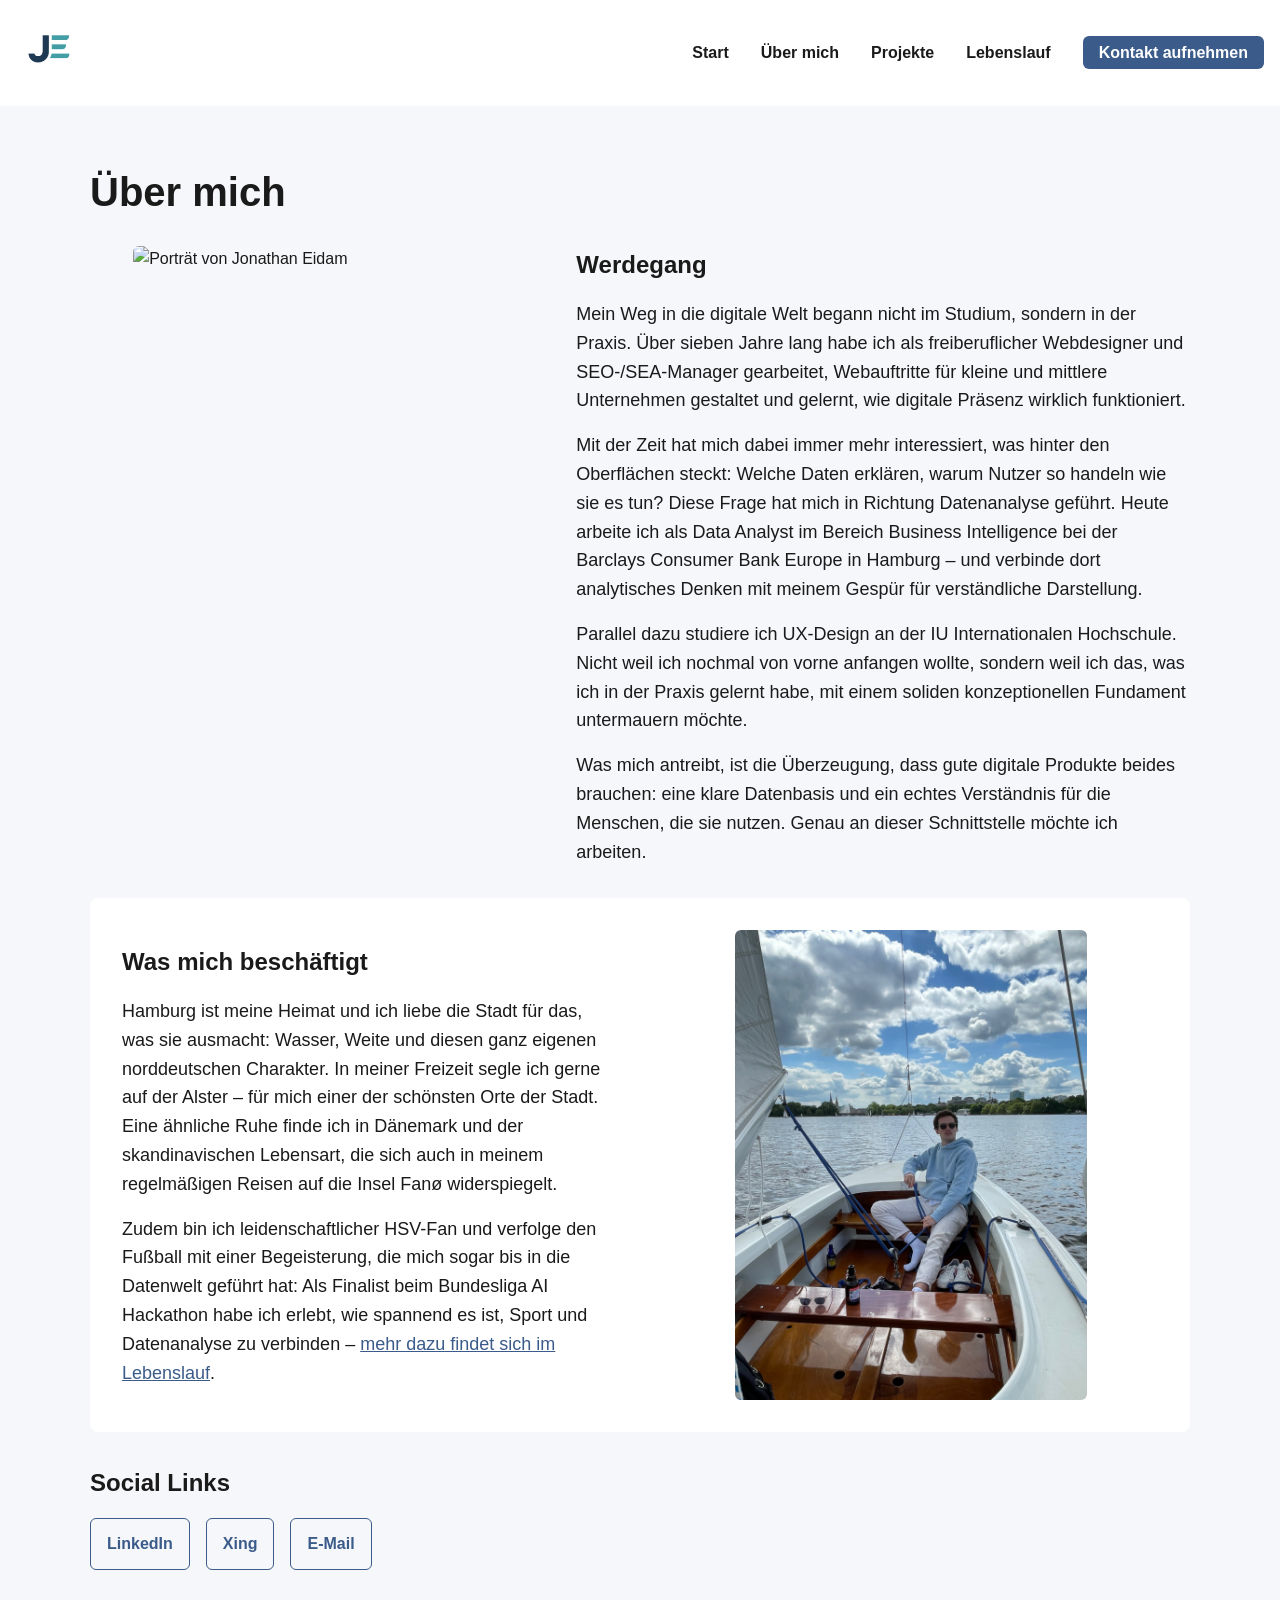
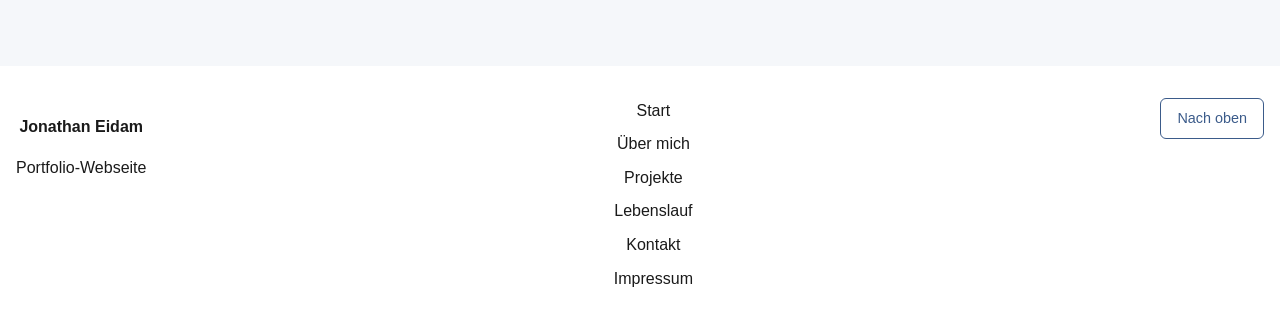
==== commit 3d9a78f6: "edit about page" ====
--- a/about.html
+++ b/about.html
@@ -28,31 +28,59 @@
           <h2>Werdegang</h2>
 
           <p>
-            Ich studiere UX-Design und beschäftige mich mit der Gestaltung
-            digitaler Produkte, nutzerfreundlicher Strukturen und der
-            Verbindung von Design und technischer Umsetzung.
+            Mein Weg in die digitale Welt begann nicht im Studium, sondern in der Praxis.
+            Über sieben Jahre lang habe ich als freiberuflicher Webdesigner und SEO-/SEA-Manager
+            gearbeitet, Webauftritte für kleine und mittlere Unternehmen gestaltet und gelernt,
+            wie digitale Präsenz wirklich funktioniert.
           </p>
 
           <p>
-            Im Studium arbeite ich an Projekten, in denen Konzeption,
-            Wireframing, visuelle Gestaltung und Webentwicklung
-            zusammenkommen. Dabei interessiert mich besonders, wie aus einer
-            Idee eine klar strukturierte und benutzbare Website entsteht.
+            Mit der Zeit hat mich dabei immer mehr interessiert, was hinter den Oberflächen steckt:
+            Welche Daten erklären, warum Nutzer so handeln wie sie es tun? Diese Frage hat mich
+            in Richtung Datenanalyse geführt. Heute arbeite ich als Data Analyst im Bereich
+            Business Intelligence bei der Barclays Consumer Bank Europe in Hamburg – und verbinde
+            dort analytisches Denken mit meinem Gespür für verständliche Darstellung.
           </p>
 
           <p>
-            Im Modul Webprogrammierung vertiefe ich meine Kenntnisse in HTML,
-            CSS, Responsive Webdesign und barrierearmen Lösungen. Ziel ist es,
-            Inhalte nicht nur optisch ansprechend, sondern auch verständlich
-            und zugänglich darzustellen.
+            Parallel dazu studiere ich UX-Design an der IU Internationalen Hochschule. Nicht weil
+            ich nochmal von vorne anfangen wollte, sondern weil ich das, was ich in der Praxis
+            gelernt habe, mit einem soliden konzeptionellen Fundament untermauern möchte.
           </p>
 
           <p>
-            Langfristig möchte ich digitale Erlebnisse gestalten, die sowohl
-            funktional als auch visuell überzeugend sind und auf
-            unterschiedlichen Geräten zuverlässig funktionieren.
+            Was mich antreibt, ist die Überzeugung, dass gute digitale Produkte beides brauchen:
+            eine klare Datenbasis und ein echtes Verständnis für die Menschen, die sie nutzen.
+            Genau an dieser Schnittstelle möchte ich arbeiten.
           </p>
         </section>
+      </div>
+
+      <div class="about-personal">
+        <div class="about-personal-text">
+          <h2>Was mich beschäftigt</h2>
+
+          <p>
+            Hamburg ist meine Heimat und ich liebe die Stadt für das, was sie ausmacht: Wasser,
+            Weite und diesen ganz eigenen norddeutschen Charakter. In meiner Freizeit segle ich
+            gerne auf der Alster – für mich einer der schönsten Orte der Stadt. Eine ähnliche
+            Ruhe finde ich in Dänemark und der skandinavischen Lebensart, die sich auch in meinem
+            regelmäßigen Reisen auf die Insel Fanø widerspiegelt.
+          </p>
+
+          <p>
+            Zudem bin ich leidenschaftlicher HSV-Fan und verfolge den Fußball mit einer
+            Begeisterung, die mich sogar bis in die Datenwelt geführt hat: Als Finalist beim
+            Bundesliga AI Hackathon habe ich erlebt, wie spannend es ist, Sport und Datenanalyse
+            zu verbinden –
+            <a href="cv.html">mehr dazu findet sich im Lebenslauf</a>.
+          </p>
+        </div>
+
+        <div class="about-personal-image">
+          <img src="images/ueber_mich3.png" alt="Jonathan Eidam in seiner Freizeit">
+        </div>
+      </div>
 
         <section class="social-links">
           <h2>Social Links</h2>
@@ -63,24 +91,6 @@
           </div>
         </section>
 
-        <section class="about-skills">
-          <h2>Fähigkeiten</h2>
-
-          <div class="about-skills-grid">
-            <ul>
-              <li>HTML</li>
-              <li>CSS</li>
-              <li>Responsive Webdesign</li>
-            </ul>
-
-            <ul>
-              <li>Git & Versionskontrolle</li>
-              <li>Semantische Seitenstruktur</li>
-              <li>Grundlagen der Webentwicklung</li>
-            </ul>
-          </div>
-        </section>
-      </div>
     </section>
   </main>
 
--- a/css/style.css
+++ b/css/style.css
@@ -84,7 +84,7 @@
     }
 
     img {
-        height: 3.125rem;
+        height: 4.125rem;
         margin-right: 0.625rem;
     }
 }
@@ -636,7 +636,6 @@
 
 /* About Sections (Textbereiche) */
 .about-career,
-.about-skills,
 .social-links {
     display: flex;
     flex-direction: column;
@@ -653,27 +652,56 @@
     }
 }
 
-/* Skills Grid */
-.about-skills-grid {
+/* Social Icons Layout */
+.social-icons {
+    display: flex;
+    flex-wrap: wrap;
+    gap: 1rem;
+}
+
+/* About Personal Section */
+.about-personal {
     display: grid;
     grid-template-columns: 1fr;
+    gap: 2rem;
+    align-items: center;
+    padding: 2rem;
+    background-color: var(--color-surface);
+    border-radius: 0.5rem;
+}
+
+.about-personal-text {
+    display: flex;
+    flex-direction: column;
     gap: 1rem;
-}
-
-.about-skills-grid ul {
-    margin: 0;
-    padding-left: 1.25rem;
-}
-
-.about-skills-grid li {
-    margin-bottom: 0.5rem;
-}
-
-/* Social Icons Layout */
-.social-icons {
-    display: flex;
-    flex-wrap: wrap;
-    gap: 1rem;
+
+    h2 {
+        margin: 0;
+        font-size: 1.5rem;
+    }
+
+    p {
+        margin: 0;
+        font-size: 1.125rem;
+    }
+
+    a {
+        color: var(--color-primary);
+        text-decoration: underline;
+    }
+}
+
+.about-personal-image {
+    display: flex;
+    justify-content: center;
+}
+
+.about-personal-image img {
+    width: 100%;
+    max-width: 22rem;
+    height: auto;
+    display: block;
+    border-radius: 0.375rem;
 }
 
 /* ========================= */
@@ -1057,7 +1085,7 @@
 
     .about-image {
         grid-column: 1;
-        grid-row: 1 / span 3;
+        grid-row: 1 / span 2;
     }
 
     .about-career {
@@ -1070,13 +1098,9 @@
         grid-row: 2;
     }
 
-    .about-skills {
-        grid-column: 2;
-        grid-row: 3;
-    }
-
-    .about-skills-grid {
+    .about-personal {
         grid-template-columns: 1fr 1fr;
+        gap: 3rem;
     }
 
     /* projects page */
@@ -1173,22 +1197,12 @@
 
     .about-image {
         grid-column: 1;
-        grid-row: 1 / span 3;
+        grid-row: 1;
     }
 
     .about-career {
         grid-column: 2;
         grid-row: 1;
-    }
-
-    .social-links {
-        grid-column: 2;
-        grid-row: 2;
-    }
-
-    .about-skills {
-        grid-column: 2;
-        grid-row: 3;
     }
 
     /* projects page */
@@ -1250,7 +1264,7 @@
                 left: 1rem;
 
                 img {
-                    height: 3.125rem;
+                    height: 4.125rem;
                 }
             }
 
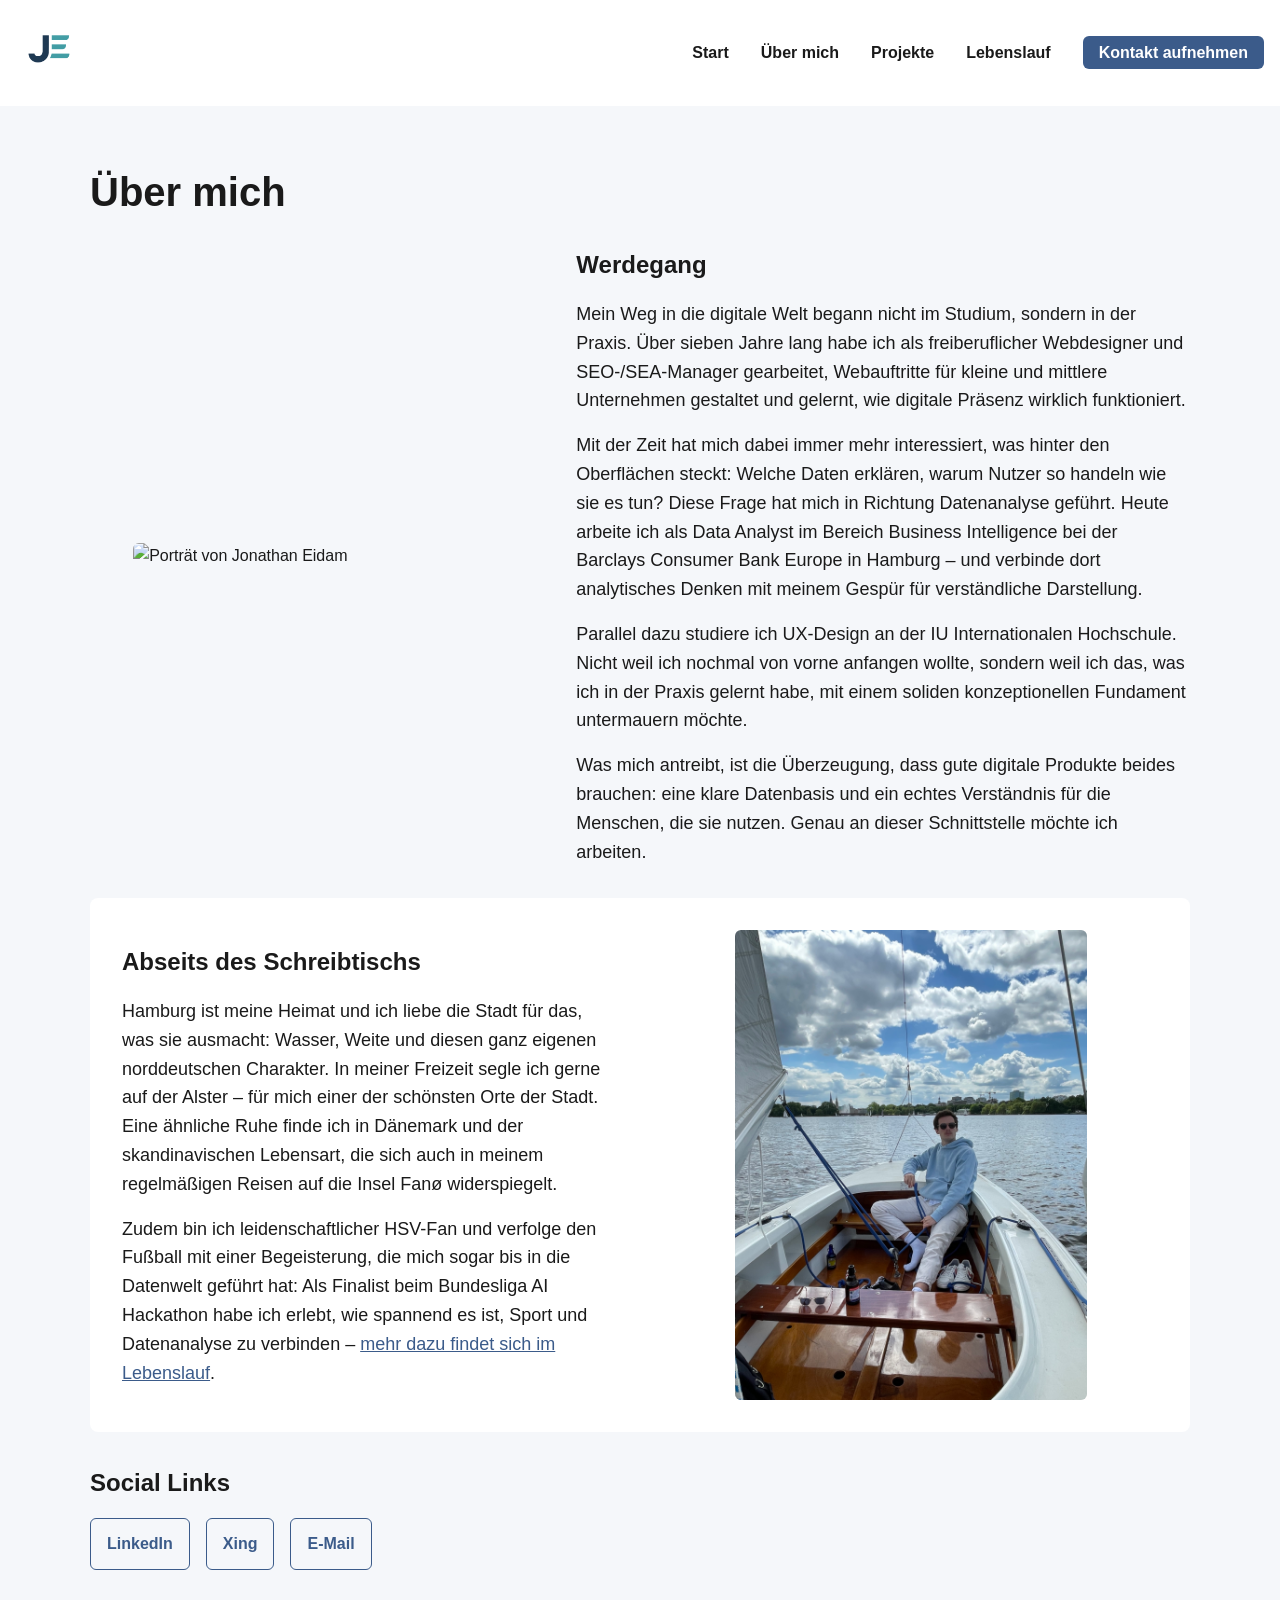
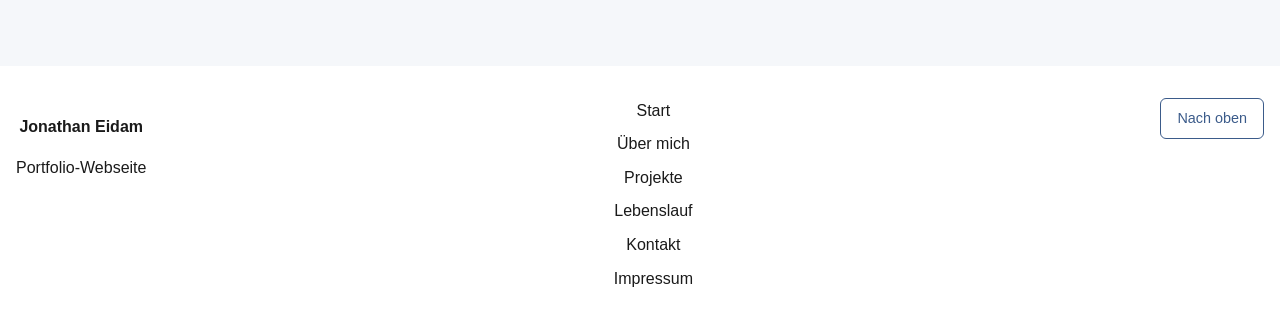
==== commit 48fc415f: "edit about page" ====
--- a/about.html
+++ b/about.html
@@ -58,7 +58,7 @@
 
       <div class="about-personal">
         <div class="about-personal-text">
-          <h2>Was mich beschäftigt</h2>
+          <h2>Abseits des Schreibtischs</h2>
 
           <p>
             Hamburg ist meine Heimat und ich liebe die Stadt für das, was sie ausmacht: Wasser,
--- a/css/style.css
+++ b/css/style.css
@@ -529,9 +529,11 @@
 
 .home-about-image img {
     width: 100%;
-    max-width: 24rem;
-    height: auto;
+    max-width: 22rem;
+    height: 100%;
+    object-fit: cover;
     display: block;
+    border-radius: 0.375rem;
 }
 
 /* About Text */
@@ -616,7 +618,7 @@
     display: grid;
     grid-template-columns: 1fr;
     gap: 2rem;
-    align-items: start;
+    align-items: stretch;
 }
 
 /* About Image */
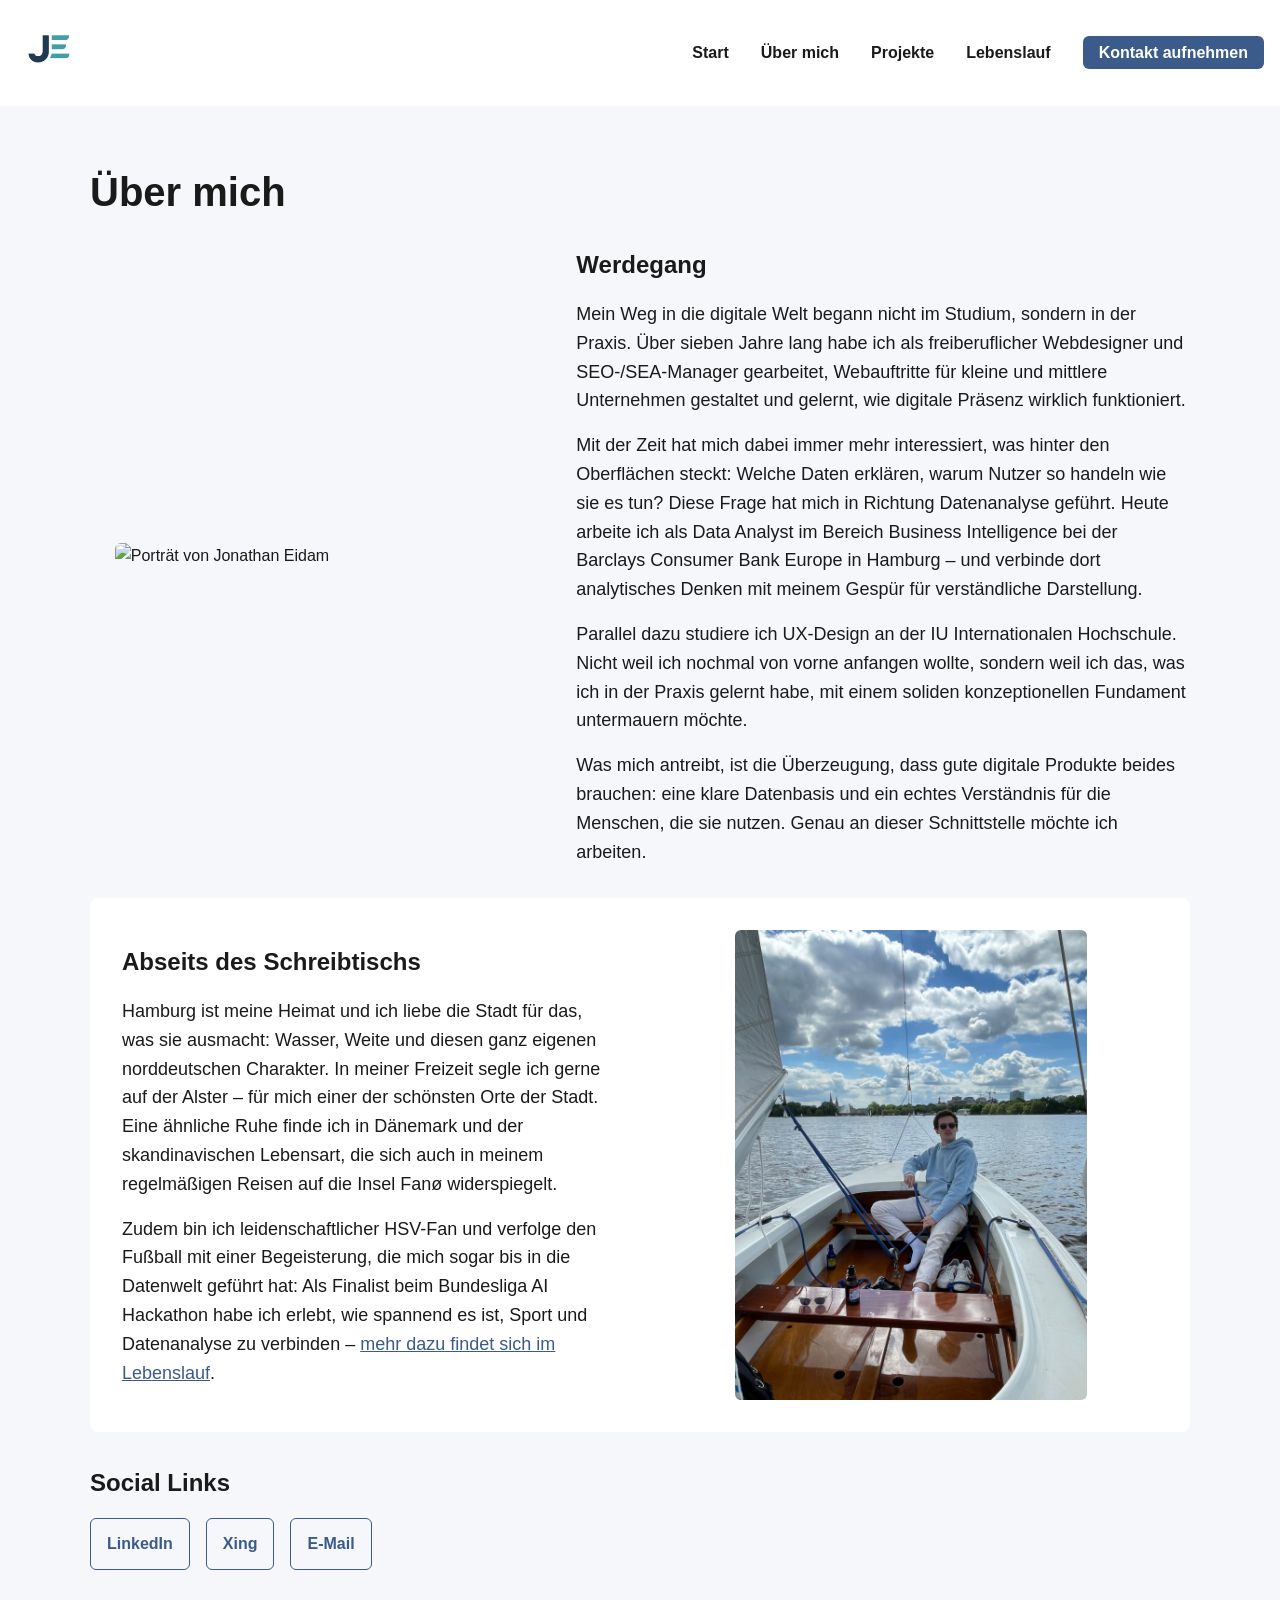
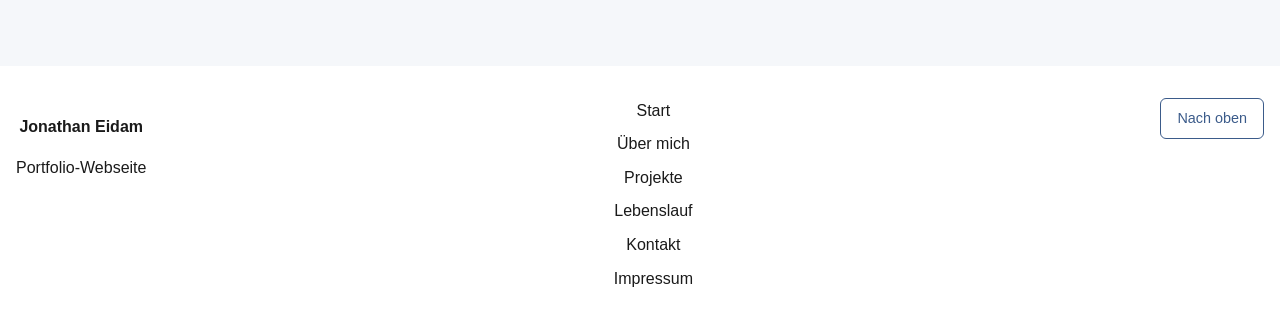
==== commit 26a08319: "add favicon" ====
--- a/about.html
+++ b/about.html
@@ -6,6 +6,7 @@
   <meta name="viewport" content="width=device-width, initial-scale=1.0" />
   <title>Über mich</title>
   <link rel="stylesheet" href="css/style.css" />
+  <link rel="icon" href="images/logo.png" type="image/png">
   <script src="https://code.jquery.com/jquery-3.7.1.min.js" defer></script>
   <script src="js/script.js" defer></script>
 </head>
--- a/css/style.css
+++ b/css/style.css
@@ -20,6 +20,10 @@
 
     /* Hover */
     --color-hover: #eff6ff;
+}
+
+html {
+    scroll-behavior: smooth;
 }
 
 /* ========================= */
@@ -130,20 +134,34 @@
 /* Mobile Navigation Buttons */
 .burger-menu,
 .overlay-close {
-    width: 3.125rem;
-    height: 3.125rem;
-    font-size: 2rem;
+    width: 4.125rem;
+    height: 4.125rem;
     background: none;
     border: none;
     cursor: pointer;
+    display: flex;
     justify-content: center;
     align-items: center;
     padding: 0;
+    line-height: 1;
+}
+
+.burger-menu span,
+.overlay-close span {
+    display: flex;
+    justify-content: center;
+    align-items: center;
+    width: 2.25rem;
+    height: 2.25rem;
+    font-size: 2.25rem;
+    line-height: 1;
 }
 
 /* Burger-Menü standardmäßig ausblenden */
 .burger-menu {
     display: none;
+    justify-content: center;
+    align-items: center;
 
     &.hidden {
         display: none;
@@ -630,7 +648,7 @@
 
 .about-image img {
     width: 100%;
-    max-width: 22rem;
+    max-width: 24.3rem;
     height: auto;
     display: block;
     border-radius: 0.375rem;
@@ -1238,8 +1256,10 @@
     }
 
     .burger-menu {
-        display: block;
-        position: relative;
+        display: flex;
+        position: absolute;
+        top: 0.8rem;
+        right: 1rem;
         z-index: 1000;
     }
 
@@ -1251,7 +1271,7 @@
             top: 0;
             left: 0;
             width: 100%;
-            height: 100vh;
+            height: 100dvh;
             background-color: #f5f5f5;
             display: flex;
             flex-direction: column;
@@ -1273,7 +1293,7 @@
             .overlay-close {
                 display: flex;
                 position: absolute;
-                top: 1rem;
+                top: 0.8rem;
                 right: 1rem;
             }
         }
